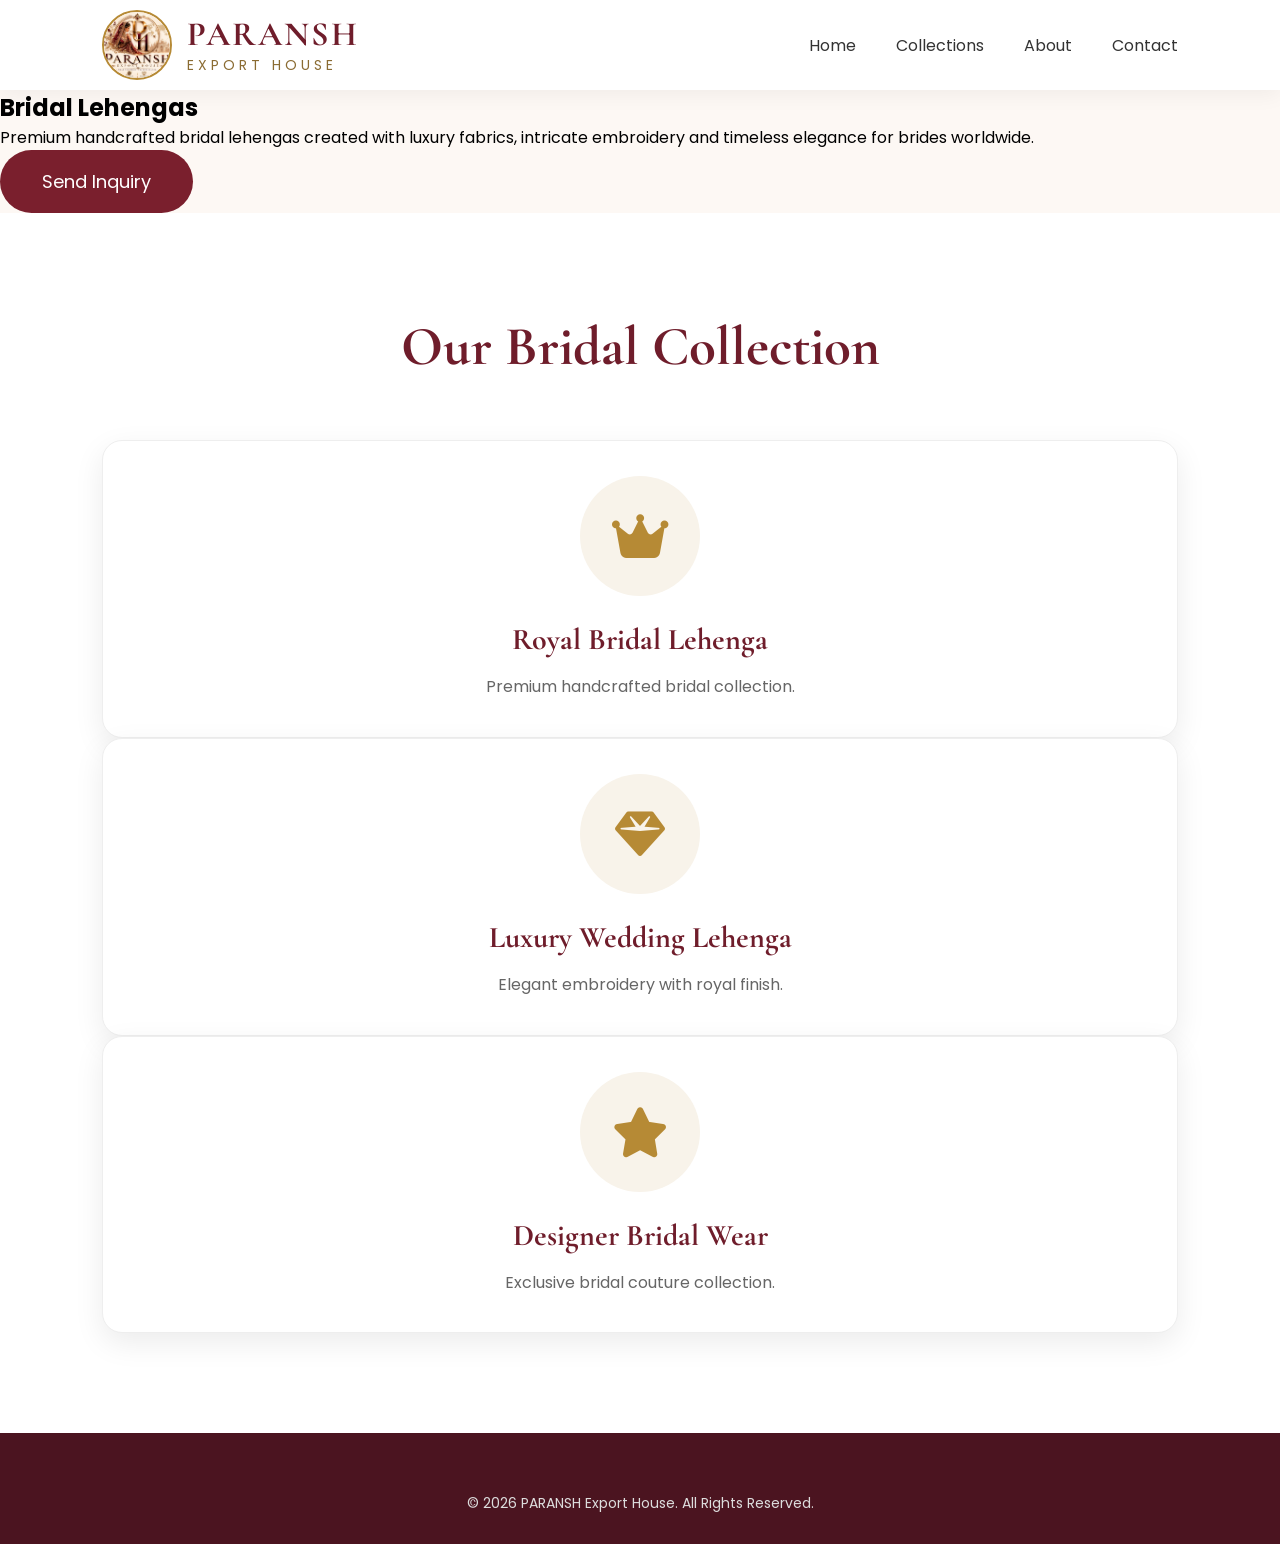
==== bridal-lehengas.html @ 2abd28af "Updated hero section and added bridal lehengas page" ====
<!DOCTYPE html>
<html lang="en-IN">

<head>

<meta charset="UTF-8">
<meta name="viewport" content="width=device-width, initial-scale=1.0">

<title>Bridal Lehengas | PARANSH EXPORT HOUSE</title>

<meta name="description" content="Explore premium bridal lehengas by PARANSH EXPORT HOUSE. Manufacturer & Exporter of luxurious Indian bridal wear worldwide.">

<link rel="stylesheet" href="style.css">

<link href="https://fonts.googleapis.com/css2?family=Cormorant+Garamond:wght@500;600;700&family=Poppins:wght@300;400;500;600&display=swap" rel="stylesheet">

<link rel="stylesheet" href="https://cdnjs.cloudflare.com/ajax/libs/font-awesome/6.7.2/css/all.min.css">

</head>

<body>

<!-- NAVBAR START -->

<header>

<nav class="navbar">

<div class="logo">

<img src="images/logo/logo.jpg" alt="PARANSH Logo">

<div class="logo-text">

<h2>PARANSH</h2>

<p>Export House</p>

</div>

</div>

<ul class="nav-links">

<li><a href="index.html">Home</a></li>

<li><a href="index.html#collections">Collections</a></li>

<li><a href="index.html#about">About</a></li>

<li><a href="index.html#contact">Contact</a></li>

</ul>

</nav>

</header>

<section class="page-hero">

<div class="page-overlay">

<h1>Bridal Lehengas</h1>

<p>
Premium handcrafted bridal lehengas created with luxury fabrics,
intricate embroidery and timeless elegance for brides worldwide.
</p>

<a href="index.html#contact" class="hero-btn">

Send Inquiry

</a>

</div>

</section>

<section class="collections">

<h2>Our Bridal Collection</h2>

<div class="collection-container">

<div class="collection-card">

<div class="collection-placeholder">

<i class="fa-solid fa-crown"></i>

</div>

<h3>Royal Bridal Lehenga</h3>

<p>Premium handcrafted bridal collection.</p>

</div>

<div class="collection-card">

<div class="collection-placeholder">

<i class="fa-solid fa-gem"></i>

</div>

<h3>Luxury Wedding Lehenga</h3>

<p>Elegant embroidery with royal finish.</p>

</div>

<div class="collection-card">

<div class="collection-placeholder">

<i class="fa-solid fa-star"></i>

</div>

<h3>Designer Bridal Wear</h3>

<p>Exclusive bridal couture collection.</p>

</div>

</div>

</section>

<footer class="footer">

<p class="copyright">

© 2026 PARANSH Export House. All Rights Reserved.

</p>

</footer>

</body>

</html>
---- style.css ----
/* =========================
   RESET
========================= */

*{
    margin:0;
    padding:0;
    box-sizing:border-box;
}
html{
    scroll-behavior: smooth;
}
body{
    background:#fdf8f4;
    font-family:'Poppins',sans-serif;
}

/* =========================
   NAVBAR
========================= */

.navbar{

    width:100%;
    height:90px;

    padding:0 8%;

    display:flex;
    justify-content:space-between;
    align-items:center;

    background:white;

    position:sticky;
    top:0;
    z-index:1000;

    box-shadow:0 5px 20px rgba(0,0,0,.05);

}

.logo{
    display:flex;
    align-items:center;
    gap:15px;
}

.logo img{
    width:70px;
    height:70px;
    border-radius:50%;
    object-fit:cover;
    border:2px solid #b68a35;
}

.logo-text h2{
    margin:0;
    font-size:34px;
    font-family:'Cormorant Garamond', serif;
    color:#6f1d2b;
    letter-spacing:2px;
}

.logo-text p{
    margin:0;
    font-size:14px;
    letter-spacing:4px;
    color:#8a6b32;
    text-transform:uppercase;
}
.nav-links{

    display:flex;
    gap:40px;

    list-style:none;

}

.nav-links a{

    text-decoration:none;

    color:#333;

    font-size:16px;

    transition:.3s;

}

.nav-links a:hover{

    color:#b68a35;

}

.nav-icons{

    display:flex;
    gap:22px;

    font-size:22px;

    cursor:pointer;

}
/* ===========================
   HERO SECTION
=========================== */

.hero{
    position: relative;
    min-height: 100vh;

    background: url("images/banners/hero-banner.jpg") center center/cover no-repeat;

    overflow: hidden;
}

.hero::before{
    content:"";
    position:absolute;
    inset:0;
    background:rgba(255,248,240,.30);
}

.hero-overlay{

    position:relative;
    z-index:2;

    max-width:1400px;
    margin:auto;

    min-height:100vh;

    display:flex;
    justify-content:space-between;
    align-items:center;

    padding:60px 8%;
}

.hero-left{
    width:48%;
}

.hero-left h1{

    font-family:'Cormorant Garamond',serif;

    font-size:70px;

    line-height:1.05;

    color:#5a1a22;

    margin-bottom:25px;
}

.hero-left p{

    font-size:24px;

    color:#5d4a39;

    margin-bottom:40px;

    max-width:500px;
}

.hero-btn{

    display:inline-block;

    padding:18px 42px;

    background:#7a1f2d;

    color:white;

    text-decoration:none;

    border-radius:50px;

    font-size:18px;

    transition:.4s;
}

.hero-btn:hover{

    background:#4f0f18;

    transform:translateY(-4px);
}

.hero-right{

    width:50%;

    display:flex;

    justify-content:flex-end;

    align-items:flex-end;
}

.hero-model{
    width: 780px;
    max-width: none;
    transform: translate(40px, 60px);
    filter: drop-shadow(0 20px 40px rgba(0,0,0,.35));
}

/* ===========================
   MOBILE
=========================== */

@media(max-width:991px){

.hero-overlay{

    flex-direction:column;

    text-align:center;

    padding:120px 30px 60px;
}

.hero-left,
.hero-right{

    width:100%;
}

.hero-left h1{

    font-size:50px;
}

.hero-left p{

    font-size:20px;

    margin:auto auto 30px;
}

.hero-right{

    justify-content:center;

    margin-top:40px;
}

.hero-model{

    width:380px;
}

}
.hero-buttons{

    justify-content:center;

}
/* ===========================
   COLLECTIONS
=========================== */

.collections{

    padding:100px 8%;
    background:#fff;
}

.collections h2{

    text-align:center;
    font-size:55px;
    font-family:'Cormorant Garamond',serif;
    color:#6f1d2b;
    margin-bottom:60px;
}

.collection-container{
    grid-template-columns:repeat(2,1fr);
}

.collection-card{

    background:#fff;
    border-radius:20px;
    padding:35px 25px;
    text-align:center;

    box-shadow:0 10px 30px rgba(0,0,0,.08);

    transition:.4s;

    border:1px solid #eee;

}

.collection-card:hover{

    transform:translateY(-10px);

    border-color:#b68a35;

    box-shadow:0 18px 40px rgba(0,0,0,.15);

}

.collection-placeholder{

    width:120px;
    height:120px;

    margin:auto;

    border-radius:50%;

    background:#f8f3ea;

    display:flex;
    justify-content:center;
    align-items:center;

    margin-bottom:25px;

}

.collection-placeholder i{

    font-size:50px;
    color:#b68a35;

}

.collection-card h3{

    font-size:30px;

    color:#6f1d2b;

    margin-bottom:15px;

    font-family:'Cormorant Garamond',serif;

}

.collection-card p{

    color:#666;

    line-height:1.8;

}
/* ===========================
   ABOUT
=========================== */

.about{

    padding:100px 8%;
    background:#fdf8f4;

}

.about-content{

    display:flex;
    justify-content:space-between;
    align-items:center;
    gap:70px;

}

.about-left{

    width:50%;

}

.about-left h2{

    font-size:55px;
    color:#6f1d2b;
    margin-bottom:25px;
    font-family:'Cormorant Garamond',serif;

}

.about-left p{

    font-size:18px;
    line-height:1.9;
    color:#555;
    margin-bottom:25px;

}

.about-right{

    width:45%;
    display:grid;
    grid-template-columns:repeat(2,1fr);
    gap:25px;

}

.about-box{

    background:white;
    padding:30px;
    border-radius:18px;
    text-align:center;
    box-shadow:0 10px 30px rgba(0,0,0,.08);
    transition:.4s;

}

.about-box:hover{

    transform:translateY(-8px);

}

.about-box h3{

    color:#6f1d2b;
    margin-bottom:12px;
    font-size:24px;
    font-family:'Cormorant Garamond',serif;

}

.about-box p{

    color:#666;
    font-size:15px;

}
/* ===========================
   FOOTER
=========================== */

.footer{
    background:#4b1420;
    color:#fff;
    padding:60px 8% 30px;
}

.footer-content{
    display:flex;
    justify-content:space-between;
    align-items:flex-start;
    flex-wrap:wrap;
    gap:40px;
}

.footer-logo h2{
    font-family:'Cormorant Garamond',serif;
    font-size:36px;
    margin-bottom:8px;
}

.footer-logo p{
    color:#d8c29d;
    letter-spacing:2px;
}

.footer-links,
.footer-social{
    display:flex;
    flex-direction:column;
    gap:12px;
}

.footer-links a,
.footer-social a{
    color:#fff;
    text-decoration:none;
    transition:.3s;
}

.footer-links a:hover,
.footer-social a:hover{
    color:#d8c29d;
}

.footer hr{
    margin:35px 0 20px;
    border:0;
    border-top:1px solid rgba(255,255,255,.2);
}

.copyright{
    text-align:center;
    color:#ddd;
    font-size:14px;
}
/* ===========================
   WHY CHOOSE US
=========================== */

.why-choose{

    padding:100px 8%;
    background:#fdf8f4;
    text-align:center;

}

.why-choose h2{

    font-size:55px;
    color:#6f1d2b;
    font-family:'Cormorant Garamond',serif;
    margin-bottom:15px;

}

.why-subtitle{

    color:#666;
    font-size:18px;
    margin-bottom:60px;

}

.why-container{

    display:grid;
    grid-template-columns:repeat(4,1fr);
    gap:30px;

}

.why-card{

    background:#fff;
    padding:40px 25px;
    border-radius:20px;
    box-shadow:0 10px 25px rgba(0,0,0,.08);
    transition:.4s;

}

.why-card:hover{

    transform:translateY(-10px);
    box-shadow:0 18px 35px rgba(0,0,0,.15);

}

.why-icon{

    font-size:50px;
    margin-bottom:20px;

}

.why-card h3{

    color:#6f1d2b;
    margin-bottom:15px;
    font-size:28px;
    font-family:'Cormorant Garamond',serif;

}

.why-card p{

    color:#666;
    line-height:1.8;

}
/* ===========================
   STATISTICS
=========================== */

.stats{

    padding:90px 8%;
    background:#6f1d2b;

}

.stats-container{

    display:grid;
    grid-template-columns:repeat(4,1fr);
    gap:30px;

}

.stat-box{

    text-align:center;
    color:white;

}

.stat-box h2{

    font-size:60px;
    font-family:'Cormorant Garamond',serif;
    color:#d4af37;
    margin-bottom:10px;

}

.stat-box p{

    font-size:18px;
    letter-spacing:1px;

}
/* ===========================
   WHATSAPP FLOAT BUTTON
=========================== */

.whatsapp-float{

    position:fixed;

    bottom:30px;
    right:30px;

    width:65px;
    height:65px;

    background:#25D366;

    border-radius:50%;

    display:flex;
    justify-content:center;
    align-items:center;

    box-shadow:0 8px 25px rgba(0,0,0,.25);

    z-index:9999;

    transition:.3s;

}

.whatsapp-float:hover{

    transform:scale(1.12);

}

.whatsapp-float img{

    width:34px;
    height:34px;

    filter:brightness(0) invert(1);

}
/* ===========================
   TESTIMONIALS
=========================== */

.testimonials{

    padding:90px 8%;
    background:#fdf8f3;
    text-align:center;

}

.testimonials h2{

    font-size:48px;
    color:#6f1d2b;
    font-family:'Cormorant Garamond',serif;
    margin-bottom:15px;

}

.testimonial-subtitle{

    color:#666;
    font-size:18px;
    margin-bottom:50px;

}

.testimonial-container{

    display:grid;
    grid-template-columns:repeat(auto-fit,minmax(300px,1fr));
    gap:30px;

}

.testimonial-card{

    background:#fff;
    padding:35px;
    border-radius:18px;
    box-shadow:0 10px 30px rgba(0,0,0,.08);
    transition:.4s;

}

.testimonial-card:hover{

    transform:translateY(-10px);

}

.stars{

    color:#d4af37;
    font-size:24px;
    margin-bottom:20px;

}

.testimonial-card p{

    line-height:1.8;
    color:#555;
    margin-bottom:25px;

}

.testimonial-card h3{

    color:#6f1d2b;
    margin-bottom:5px;

}

.testimonial-card span{

    color:#888;

}

/* ===========================
   RESPONSIVE DESIGN
=========================== */

@media (max-width:991px){

    .navbar{
        flex-direction:column;
        height:auto;
        padding:20px;
    }

    .nav-links{
        flex-direction:column;
        gap:15px;
        margin:20px 0;
    }

    .nav-icons{
        margin-top:15px;
    }

    .about-content,
    .contact-container{
        flex-direction:column;
    }

    .about-left,
    .about-right,
    .contact-info,
    .contact-form{
        width:100%;
    }

    .collection-grid{
        grid-template-columns:repeat(2,1fr);
    }

    .why-container{
        grid-template-columns:repeat(2,1fr);
    }

    .stats-container{
        grid-template-columns:repeat(2,1fr);
    }

}

@media (max-width:768px){

.collection-grid,
.why-container,
.stats-container,
.testimonial-container{

        grid-template-columns:1fr;

    }

    .hero-left h1{
        font-size:40px;
    }

    .hero-model{
        width:280px;
    }

    .gallery h2,
    .collections h2,
    .about h2,
    .why-choose h2,
    .testimonials h2,
    .contact h2{

        font-size:38px;

    }

}
/* ===========================
   MOBILE NAVBAR
=========================== */

.menu-toggle{
    display:none;
    font-size:32px;
    cursor:pointer;
    color:#6f1d2b;
}

@media(max-width:768px){

    .menu-toggle{
        display:block;
    }

    .nav-links{
        display:none;
        flex-direction:column;
        width:100%;
        text-align:center;
        margin-top:20px;
    }

    .nav-links.active{
        display:flex;
    }

    .nav-icons{
        display:none;
    }

}
.nav-icons i{
    font-size:22px;
    cursor:pointer;
    transition:.3s;
    color:#333;
}

.nav-icons i:hover{
    color:#b68a35;
    transform:scale(1.15);
}

.footer-social i{
    margin-right:10px;
}
/* ===========================
   BACK TO TOP BUTTON
=========================== */

#backToTop{

    position:fixed;

    bottom:110px;
    right:30px;

    width:55px;
    height:55px;

    border:none;
    border-radius:50%;

    background:#6f1d2b;
    color:#fff;

    font-size:20px;

    cursor:pointer;

    display:none;

    z-index:999;

    transition:.3s;

    box-shadow:0 8px 20px rgba(0,0,0,.25);

}

#backToTop:hover{

    background:#b68a35;
    transform:translateY(-5px);

}
/* ===========================
   GOOGLE MAP
=========================== */

.map-section{

    padding:80px 8%;
    background:#fff;

}

.map-section h2{

    text-align:center;
    font-size:48px;
    color:#6f1d2b;
    margin-bottom:35px;
    font-family:'Cormorant Garamond', serif;

}

.map-section iframe{

    border-radius:20px;
    box-shadow:0 10px 30px rgba(0,0,0,.15);

}
.footer-contact h3{

    color:#d4af37;
    margin-bottom:15px;
    font-family:'Cormorant Garamond', serif;

}

.footer-contact p{

    color:#fff;
    line-height:1.8;
    margin-bottom:10px;

}
/* ===========================
   FAQ SECTION
=========================== */

.faq{
    padding:100px 8%;
    background:#fdf8f4;
}

.faq h2{
    text-align:center;
    font-size:55px;
    color:#6f1d2b;
    font-family:'Cormorant Garamond',serif;
    margin-bottom:60px;
}

.faq-container{
    max-width:1000px;
    margin:auto;
}

.faq-item{
    background:#fff;
    border-left:5px solid #b68a35;
    border-radius:12px;
    padding:25px 30px;
    margin-bottom:25px;
    box-shadow:0 8px 25px rgba(0,0,0,.08);
    transition:.3s;
}

.faq-item:hover{
    transform:translateY(-5px);
    box-shadow:0 15px 35px rgba(0,0,0,.12);
}

.faq-item h3{
    color:#6f1d2b;
    font-size:26px;
    margin-bottom:12px;
    font-family:'Cormorant Garamond',serif;
}

.faq-item p{
    color:#555;
    line-height:1.8;
    font-size:16px;
}

@media(max-width:768px){

    .faq h2{
        font-size:38px;
    }

    .faq-item{
        padding:20px;
    }

    .faq-item h3{
        font-size:22px;
    }

}
/* ===========================
   COLLECTION BUTTON
=========================== */

.collection-btn{
    display:inline-block;
    margin-top:18px;
    padding:12px 24px;
    background:#6f1d2b;
    color:#fff;
    text-decoration:none;
    border-radius:40px;
    font-size:15px;
    font-weight:500;
    transition:0.3s ease;
}

.collection-btn:hover{
    background:#b68a35;
    transform:translateY(-3px);
}
.hero-left h2{

    font-size:38px;
    color:#b68a35;
    font-family:'Cormorant Garamond',serif;
    margin-bottom:20px;

}

.hero-buttons{

    display:flex;
    gap:20px;
    flex-wrap:wrap;

}

.hero-btn-outline{

    background:transparent;
    color:#6f1d2b;
    border:2px solid #6f1d2b;

}

.hero-btn-outline:hover{

    background:#6f1d2b;
    color:#fff;

}
/* ===========================
   HERO NEW DESIGN
=========================== */

.hero-tagline{

    display:inline-block;
    padding:10px 22px;
    background:#f4e7cf;
    color:#7a1f2d;
    border-radius:40px;
    font-size:15px;
    font-weight:600;
    margin-bottom:25px;
    letter-spacing:1px;

}

.hero-left h2{

    font-size:34px;
    color:#b68a35;
    font-family:'Cormorant Garamond',serif;
    margin-bottom:20px;
    letter-spacing:2px;

}

.hero-buttons{

    display:flex;
    gap:18px;
    flex-wrap:wrap;

}

.hero-btn-outline{

    background:transparent;
    color:#7a1f2d;
    border:2px solid #7a1f2d;

}

.hero-btn-outline:hover{

    background:#7a1f2d;
    color:#fff;

}

@media(max-width:768px){

.hero-buttons{

    justify-content:center;

}

.hero-tagline{

    font-size:13px;

}

}
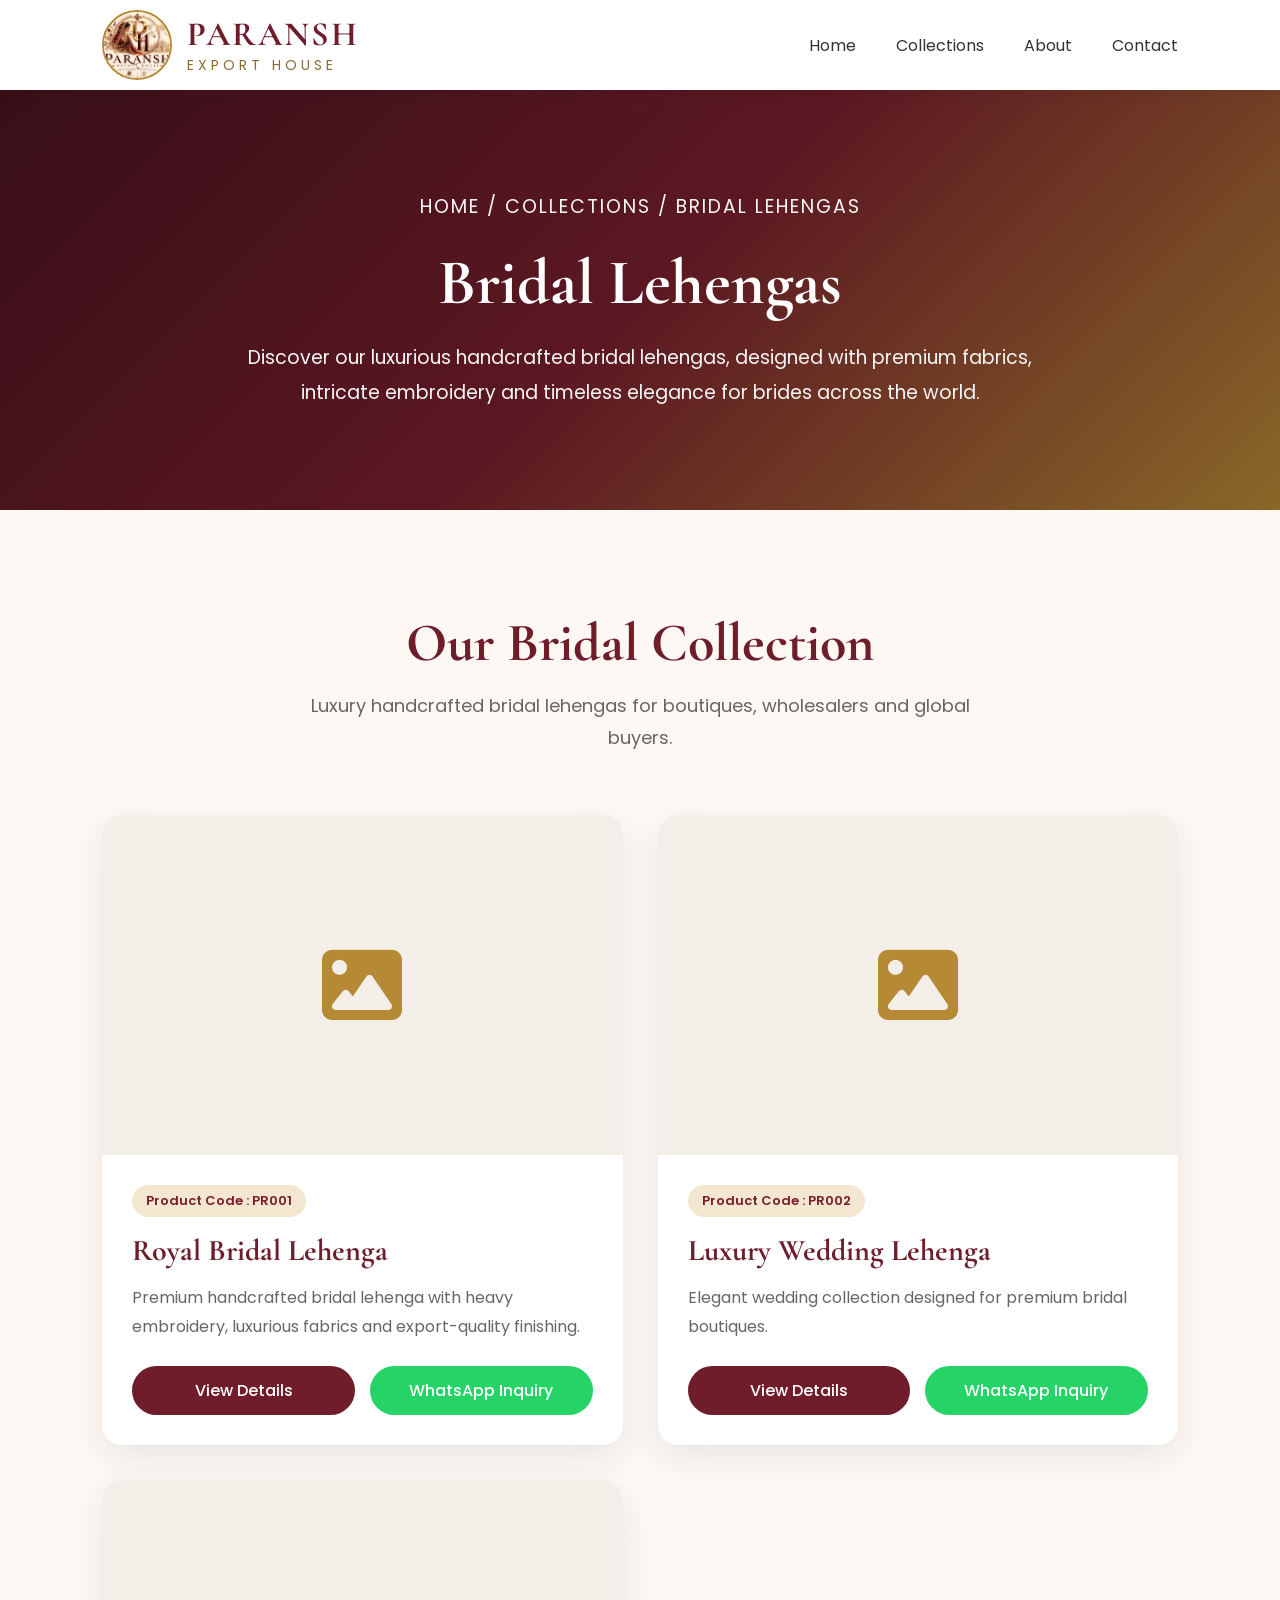
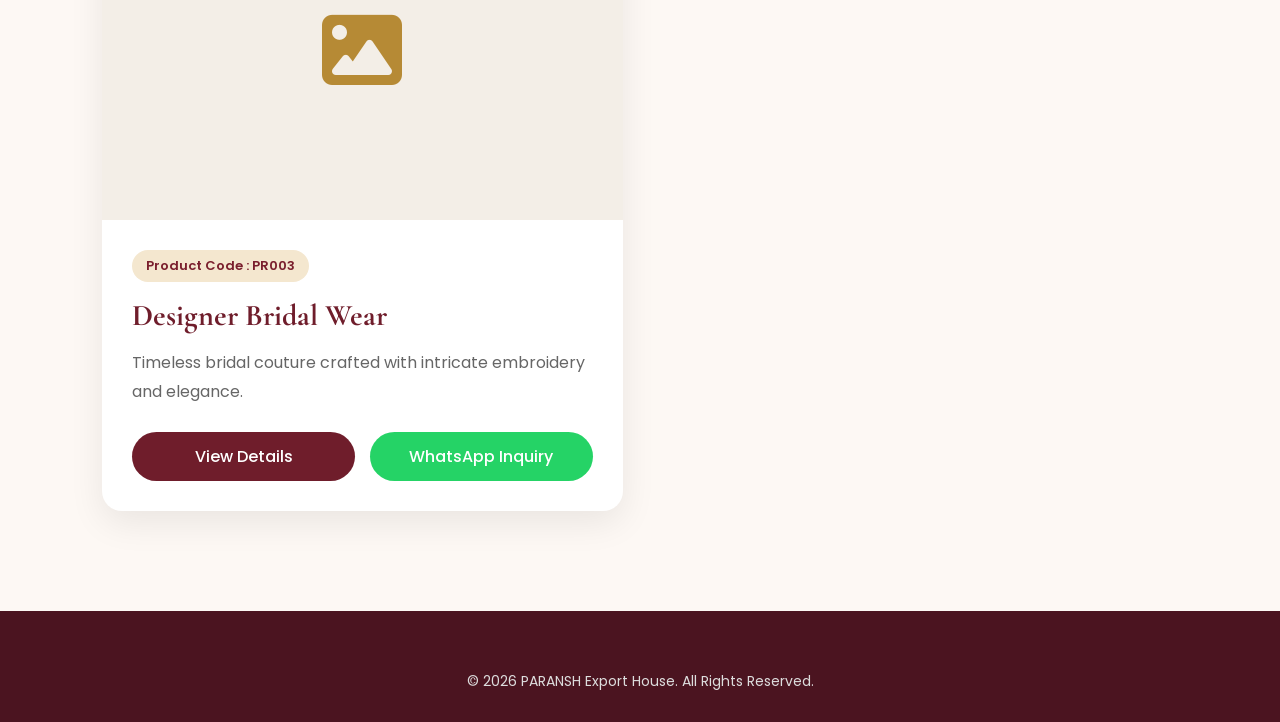
==== commit 4de591d0: "Added premium bridal products section" ====
--- a/bridal-lehengas.html
+++ b/bridal-lehengas.html
@@ -56,76 +56,122 @@
 
 </header>
 
-<section class="page-hero">
+<!-- ================= BRIDAL HERO ================= -->
 
-<div class="page-overlay">
+<section class="bridal-hero">
 
-<h1>Bridal Lehengas</h1>
+    <div class="bridal-overlay">
 
-<p>
-Premium handcrafted bridal lehengas created with luxury fabrics,
-intricate embroidery and timeless elegance for brides worldwide.
-</p>
+        <div class="bridal-content">
 
-<a href="index.html#contact" class="hero-btn">
+            <p class="breadcrumb">
+                Home / Collections / Bridal Lehengas
+            </p>
 
-Send Inquiry
+            <h1>Bridal Lehengas</h1>
 
-</a>
+            <p>
+                Discover our luxurious handcrafted bridal lehengas, designed with premium fabrics,
+                intricate embroidery and timeless elegance for brides across the world.
+            </p>
 
-</div>
+        </div>
+
+    </div>
 
 </section>
 
-<section class="collections">
+<!-- ================= BRIDAL PRODUCTS ================= -->
 
-<h2>Our Bridal Collection</h2>
+<section class="bridal-products">
 
-<div class="collection-container">
+    <div class="section-title">
+        <h2>Our Bridal Collection</h2>
+        <p>Luxury handcrafted bridal lehengas for boutiques, wholesalers and global buyers.</p>
+    </div>
 
-<div class="collection-card">
+    <div class="products-grid">
 
-<div class="collection-placeholder">
+        <!-- Product 1 -->
+        <div class="product-card">
+            <div class="product-image">
+                <i class="fa-solid fa-image"></i>
+            </div>
 
-<i class="fa-solid fa-crown"></i>
+            <div class="product-info">
+                <span class="product-code">Product Code : PR001</span>
 
-</div>
+                <h3>Royal Bridal Lehenga</h3>
 
-<h3>Royal Bridal Lehenga</h3>
+                <p>
+                    Premium handcrafted bridal lehenga with heavy embroidery,
+                    luxurious fabrics and export-quality finishing.
+                </p>
 
-<p>Premium handcrafted bridal collection.</p>
+                <div class="product-buttons">
+                    <a href="#" class="view-btn">View Details</a>
 
-</div>
+                    <a href="https://wa.me/919990885281" target="_blank" class="whatsapp-btn">
+                        WhatsApp Inquiry
+                    </a>
+                </div>
 
-<div class="collection-card">
+            </div>
+        </div>
 
-<div class="collection-placeholder">
+        <!-- Product 2 -->
+        <div class="product-card">
+            <div class="product-image">
+                <i class="fa-solid fa-image"></i>
+            </div>
 
-<i class="fa-solid fa-gem"></i>
+            <div class="product-info">
+                <span class="product-code">Product Code : PR002</span>
 
-</div>
+                <h3>Luxury Wedding Lehenga</h3>
 
-<h3>Luxury Wedding Lehenga</h3>
+                <p>
+                    Elegant wedding collection designed for premium bridal boutiques.
+                </p>
 
-<p>Elegant embroidery with royal finish.</p>
+                <div class="product-buttons">
+                    <a href="#" class="view-btn">View Details</a>
 
-</div>
+                    <a href="https://wa.me/919990885281" target="_blank" class="whatsapp-btn">
+                        WhatsApp Inquiry
+                    </a>
+                </div>
 
-<div class="collection-card">
+            </div>
+        </div>
 
-<div class="collection-placeholder">
+        <!-- Product 3 -->
+        <div class="product-card">
+            <div class="product-image">
+                <i class="fa-solid fa-image"></i>
+            </div>
 
-<i class="fa-solid fa-star"></i>
+            <div class="product-info">
+                <span class="product-code">Product Code : PR003</span>
 
-</div>
+                <h3>Designer Bridal Wear</h3>
 
-<h3>Designer Bridal Wear</h3>
+                <p>
+                    Timeless bridal couture crafted with intricate embroidery and elegance.
+                </p>
 
-<p>Exclusive bridal couture collection.</p>
+                <div class="product-buttons">
+                    <a href="#" class="view-btn">View Details</a>
 
-</div>
+                    <a href="https://wa.me/919990885281" target="_blank" class="whatsapp-btn">
+                        WhatsApp Inquiry
+                    </a>
+                </div>
 
-</div>
+            </div>
+        </div>
+
+    </div>
 
 </section>
 
--- a/style.css
+++ b/style.css
@@ -111,159 +111,137 @@
 =========================== */
 
 .hero{
-    position: relative;
-    min-height: 100vh;
-
-    background: url("images/banners/hero-banner.jpg") center center/cover no-repeat;
-
-    overflow: hidden;
+    position:relative;
+    height:650px;
+    background:url("images/banners/hero-banner.jpg") center center/cover no-repeat;
+    overflow:hidden;
+}
+
+html, body{
+    overflow-x:hidden;
 }
 
 .hero::before{
     content:"";
     position:absolute;
     inset:0;
-    background:rgba(255,248,240,.30);
+    background:rgba(255,248,240,.18);
 }
 
 .hero-overlay{
-
     position:relative;
     z-index:2;
-
     max-width:1400px;
+    height:100%;
     margin:auto;
-
-    min-height:100vh;
+    padding:0 8%;
 
     display:flex;
     justify-content:space-between;
     align-items:center;
-
-    padding:60px 8%;
 }
 
 .hero-left{
     width:48%;
 }
 
-.hero-left h1{
-
-    font-family:'Cormorant Garamond',serif;
-
-    font-size:70px;
-
-    line-height:1.05;
-
-    color:#5a1a22;
-
+.hero-left h2{
+    font-family:'Cormorant Garamond', serif;
+    font-size:52px;
+    font-weight:700;
+    color:#4B1420;
     margin-bottom:25px;
+    letter-spacing:3px;
+    text-transform:uppercase;
+    text-shadow:0 2px 12px rgba(255,255,255,.9);
 }
 
 .hero-left p{
-
-    font-size:24px;
-
-    color:#5d4a39;
-
-    margin-bottom:40px;
-
-    max-width:500px;
+    font-size:20px;
+    line-height:1.8;
+    color:#4e443d;
+    max-width:560px;
+    margin-bottom:35px;
+}
+
+.hero-buttons{
+    display:flex;
+    gap:18px;
 }
 
 .hero-btn{
-
     display:inline-block;
-
-    padding:18px 42px;
-
+    padding:16px 36px;
     background:#7a1f2d;
-
-    color:white;
-
+    color:#fff;
     text-decoration:none;
-
     border-radius:50px;
-
-    font-size:18px;
-
-    transition:.4s;
+    font-weight:500;
+    transition:.3s;
 }
 
 .hero-btn:hover{
-
-    background:#4f0f18;
-
-    transform:translateY(-4px);
+    background:#56121d;
+}
+
+.hero-btn-outline{
+    display:inline-block;
+    padding:16px 36px;
+    border:2px solid #7a1f2d;
+    color:#7a1f2d;
+    text-decoration:none;
+    border-radius:50px;
+    transition:.3s;
+}
+
+.hero-btn-outline:hover{
+    background:#7a1f2d;
+    color:#fff;
 }
 
 .hero-right{
-
     width:50%;
-
-    display:flex;
-
+    display:flex;
     justify-content:flex-end;
-
     align-items:flex-end;
 }
 
 .hero-model{
-    width: 780px;
-    max-width: none;
-    transform: translate(40px, 60px);
-    filter: drop-shadow(0 20px 40px rgba(0,0,0,.35));
-}
-
-/* ===========================
-   MOBILE
-=========================== */
+    width:850px;
+    max-width:none;
+    height:auto;
+    transform:translate(0,100px);
+}
 
 @media(max-width:991px){
 
+.hero{
+    height:auto;
+}
+
 .hero-overlay{
-
     flex-direction:column;
-
     text-align:center;
-
-    padding:120px 30px 60px;
+    padding:80px 30px;
 }
 
 .hero-left,
 .hero-right{
-
     width:100%;
 }
 
 .hero-left h1{
-
-    font-size:50px;
+    font-size:48px;
 }
 
 .hero-left p{
-
-    font-size:20px;
-
-    margin:auto auto 30px;
-}
-
-.hero-right{
-
+    font-size:18px;
+}
+
+.hero-buttons{
     justify-content:center;
-
-    margin-top:40px;
-}
-
-.hero-model{
-
-    width:380px;
-}
-
-}
-.hero-buttons{
-
-    justify-content:center;
+    flex-wrap:wrap;
+}
 
 }
 /* ===========================
@@ -286,7 +264,9 @@
 }
 
 .collection-container{
-    grid-template-columns:repeat(2,1fr);
+    display:grid;
+    grid-template-columns:repeat(auto-fit,minmax(280px,1fr));
+    gap:30px;
 }
 
 .collection-card{
@@ -1042,13 +1022,11 @@
     background:#b68a35;
     transform:translateY(-3px);
 }
-.hero-left h2{
-
-    font-size:38px;
-    color:#b68a35;
-    font-family:'Cormorant Garamond',serif;
-    margin-bottom:20px;
-
+.collections h2{
+    font-size:55px;
+    color:#6f1d2b;
+    font-family:'Cormorant Garamond',serif;
+    margin-bottom:60px;
 }
 
 .hero-buttons{
@@ -1074,68 +1052,192 @@
 
 }
 /* ===========================
-   HERO NEW DESIGN
-=========================== */
-
-.hero-tagline{
-
+   BRIDAL HERO
+=========================== */
+
+.bridal-hero{
+    height:420px;
+    background:linear-gradient(135deg,#4B1420 0%, #7A1F2D 50%, #B68A35 100%);
+    position:relative;
+    overflow:hidden;
+}
+
+.bridal-hero::before{
+    content:"";
+    position:absolute;
+    inset:0;
+    background:rgba(0,0,0,.25);
+}
+
+.bridal-overlay{
+    position:relative;
+    z-index:2;
+    height:100%;
+    display:flex;
+    justify-content:center;
+    align-items:center;
+    text-align:center;
+    padding:0 20px;
+}
+
+.bridal-content{
+    max-width:850px;
+}
+
+.breadcrumb{
+    color:#F5D67B;
+    letter-spacing:2px;
+    margin-bottom:20px;
+    font-size:15px;
+    text-transform:uppercase;
+}
+
+.bridal-content h1{
+    font-size:64px;
+    color:#fff;
+    font-family:'Cormorant Garamond', serif;
+    margin-bottom:20px;
+}
+
+.bridal-content p{
+    color:#f5f5f5;
+    font-size:19px;
+    line-height:1.8;
+}
+
+@media(max-width:768px){
+
+.bridal-content h1{
+    font-size:42px;
+}
+
+.bridal-content p{
+    font-size:16px;
+}
+
+}
+
+/* ===========================
+   BRIDAL PRODUCTS
+=========================== */
+
+.bridal-products{
+    padding:100px 8%;
+    background:#fdf8f4;
+}
+
+.section-title{
+    text-align:center;
+    margin-bottom:60px;
+}
+
+.section-title h2{
+    font-size:54px;
+    font-family:'Cormorant Garamond',serif;
+    color:#6f1d2b;
+    margin-bottom:15px;
+}
+
+.section-title p{
+    color:#666;
+    font-size:18px;
+    max-width:700px;
+    margin:auto;
+    line-height:1.8;
+}
+
+.products-grid{
+    display:grid;
+    grid-template-columns:repeat(auto-fit,minmax(350px,1fr));
+    gap:35px;
+}
+
+.product-card{
+    background:#fff;
+    border-radius:20px;
+    overflow:hidden;
+    box-shadow:0 12px 35px rgba(0,0,0,.08);
+    transition:.35s;
+}
+
+.product-card:hover{
+    transform:translateY(-10px);
+    box-shadow:0 18px 45px rgba(0,0,0,.15);
+}
+
+.product-image{
+    height:340px;
+    background:#f3eee7;
+    display:flex;
+    justify-content:center;
+    align-items:center;
+}
+
+.product-image i{
+    font-size:80px;
+    color:#b68a35;
+}
+
+.product-info{
+    padding:30px;
+}
+
+.product-code{
     display:inline-block;
-    padding:10px 22px;
     background:#f4e7cf;
     color:#7a1f2d;
+    padding:6px 14px;
+    border-radius:30px;
+    font-size:13px;
+    font-weight:600;
+    margin-bottom:15px;
+}
+
+.product-info h3{
+    font-size:30px;
+    color:#6f1d2b;
+    font-family:'Cormorant Garamond',serif;
+    margin-bottom:15px;
+}
+
+.product-info p{
+    color:#666;
+    line-height:1.8;
+    margin-bottom:25px;
+}
+
+.product-buttons{
+    display:flex;
+    gap:15px;
+    flex-wrap:wrap;
+}
+
+.view-btn,
+.whatsapp-btn{
+    flex:1;
+    text-align:center;
+    text-decoration:none;
+    padding:12px;
     border-radius:40px;
-    font-size:15px;
-    font-weight:600;
-    margin-bottom:25px;
-    letter-spacing:1px;
-
-}
-
-.hero-left h2{
-
-    font-size:34px;
-    color:#b68a35;
-    font-family:'Cormorant Garamond',serif;
-    margin-bottom:20px;
-    letter-spacing:2px;
-
-}
-
-.hero-buttons{
-
-    display:flex;
-    gap:18px;
-    flex-wrap:wrap;
-
-}
-
-.hero-btn-outline{
-
-    background:transparent;
-    color:#7a1f2d;
-    border:2px solid #7a1f2d;
-
-}
-
-.hero-btn-outline:hover{
-
-    background:#7a1f2d;
+    font-weight:500;
+    transition:.3s;
+}
+
+.view-btn{
+    background:#6f1d2b;
     color:#fff;
-
-}
-
-@media(max-width:768px){
-
-.hero-buttons{
-
-    justify-content:center;
-
-}
-
-.hero-tagline{
-
-    font-size:13px;
-
-}
-
-}+}
+
+.view-btn:hover{
+    background:#4b1420;
+}
+
+.whatsapp-btn{
+    background:#25D366;
+    color:#fff;
+}
+
+.whatsapp-btn:hover{
+    background:#1da851;
+}
+
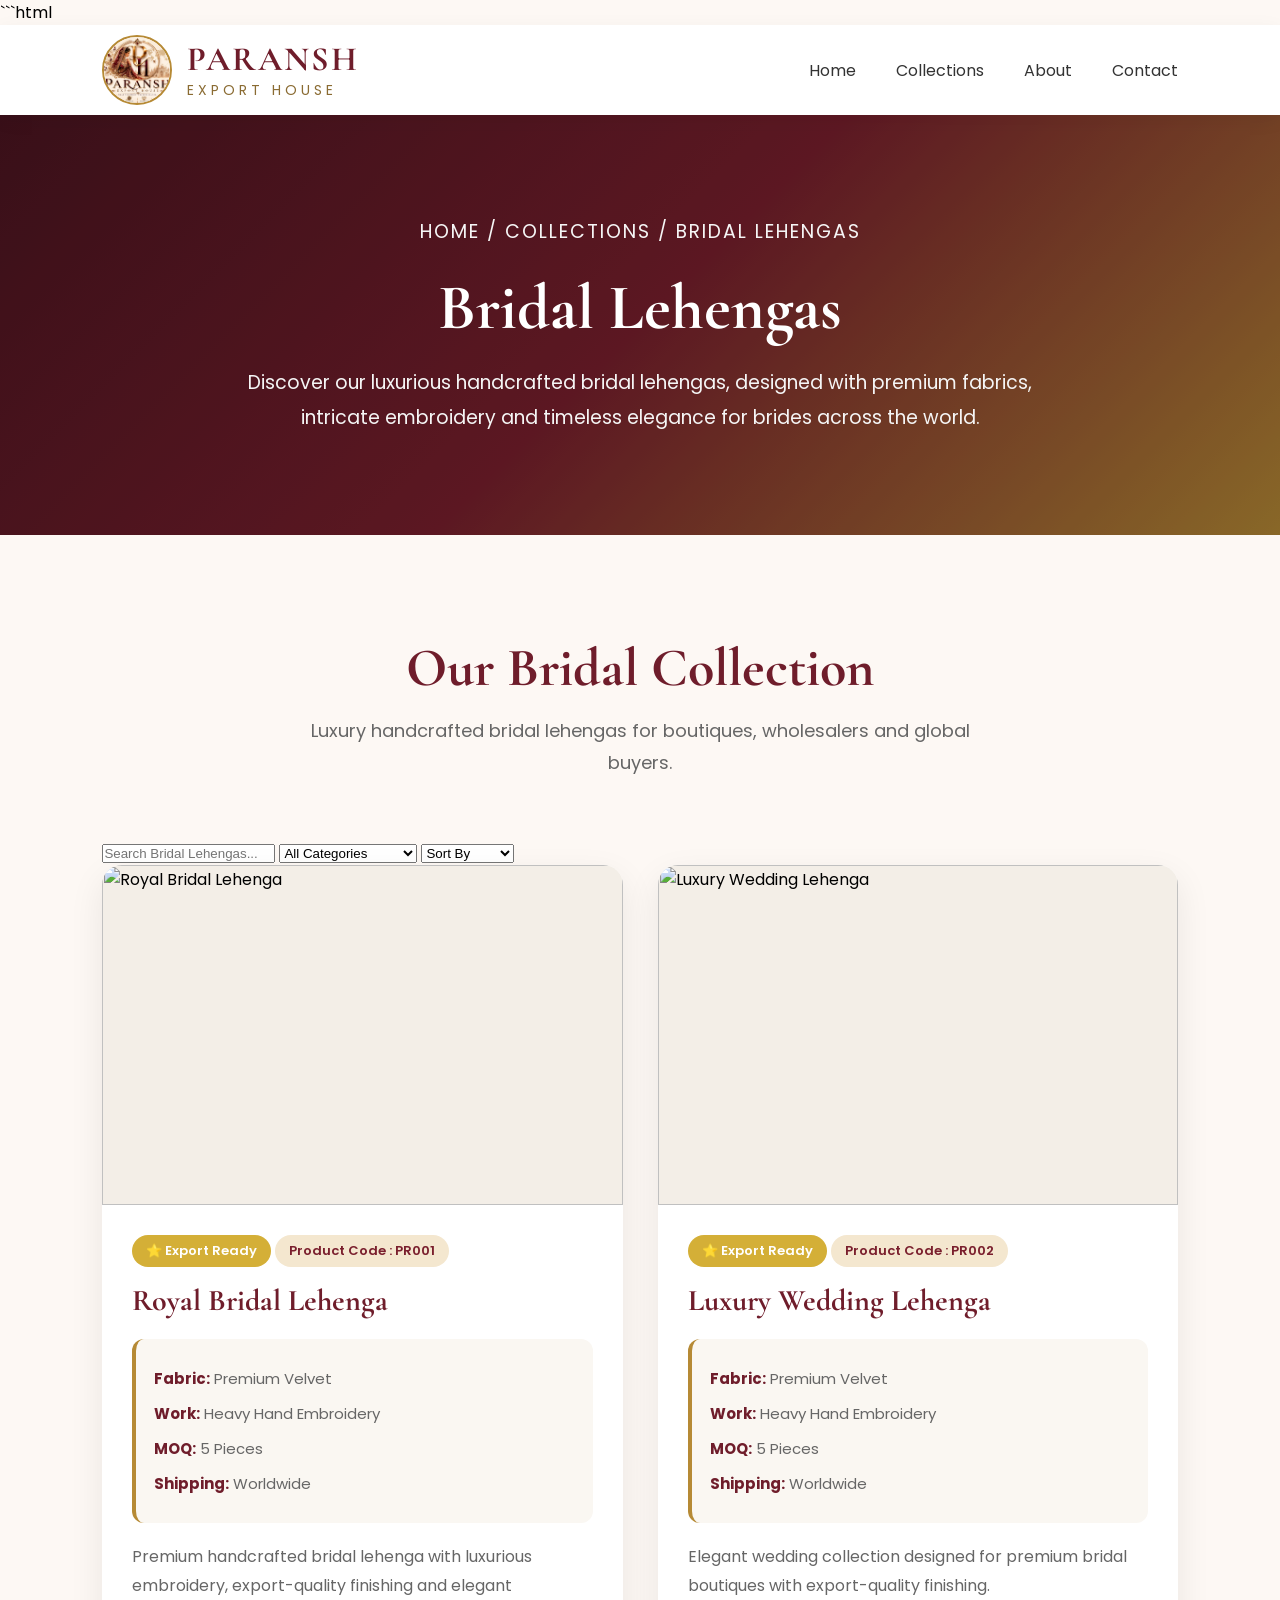
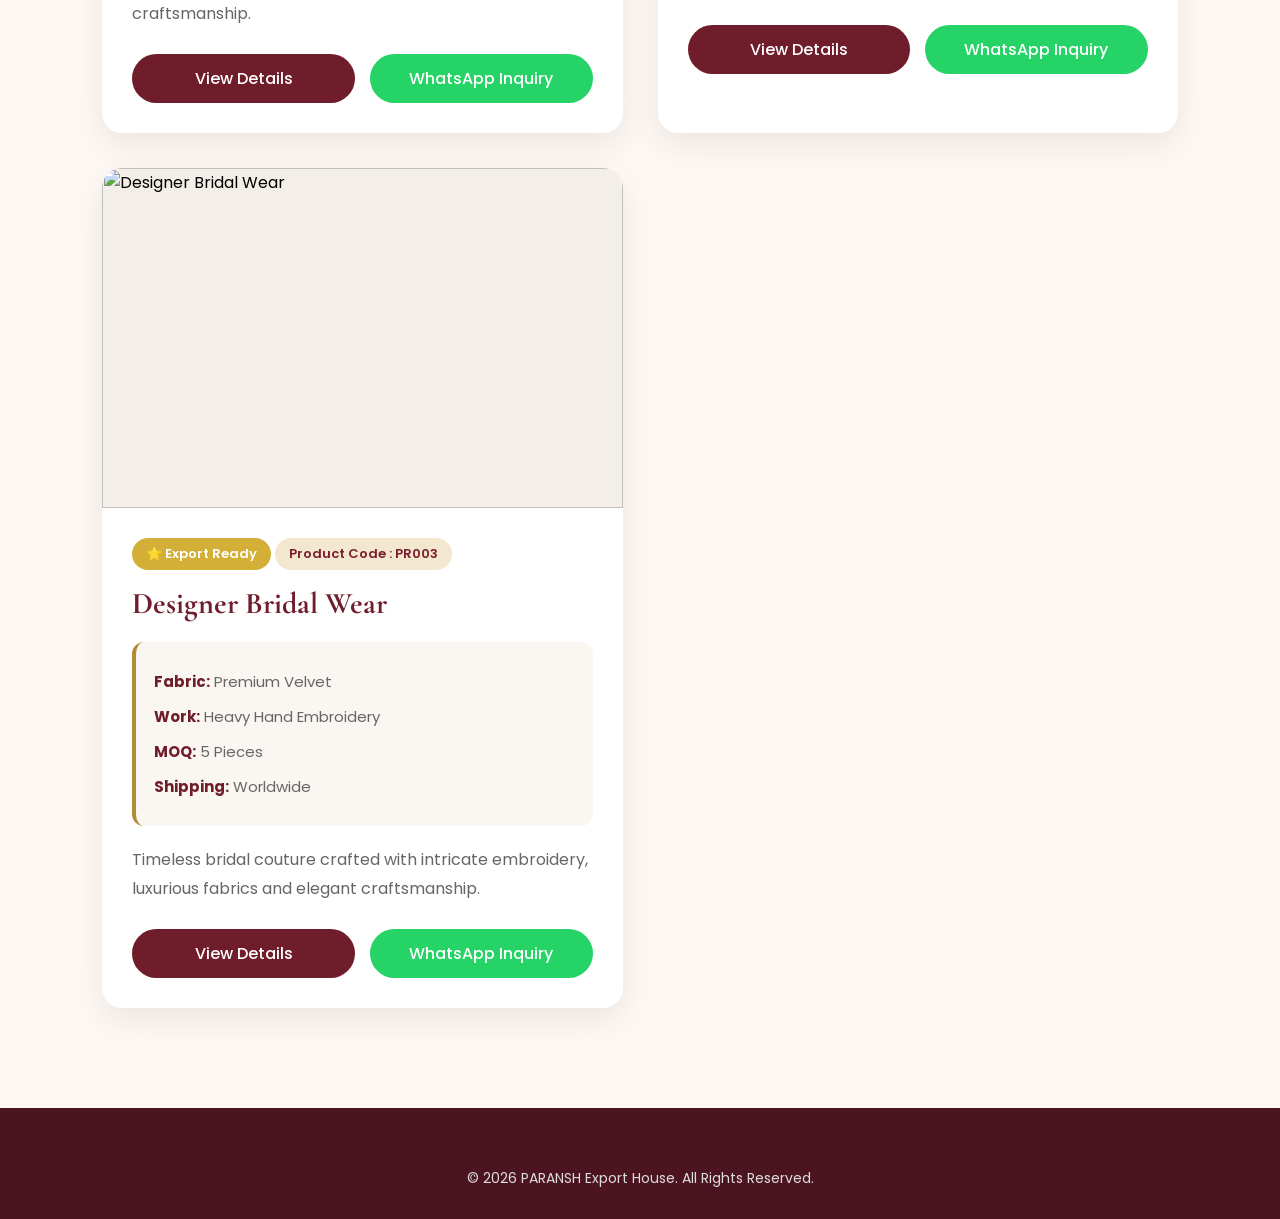
==== commit 9afb6f13: "Completed premium bridal lehengas page layout and UI improvements" ====
--- a/bridal-lehengas.html
+++ b/bridal-lehengas.html
@@ -1,190 +1,327 @@
+```html
 <!DOCTYPE html>
 <html lang="en-IN">
 
 <head>
 
-<meta charset="UTF-8">
-<meta name="viewport" content="width=device-width, initial-scale=1.0">
-
-<title>Bridal Lehengas | PARANSH EXPORT HOUSE</title>
-
-<meta name="description" content="Explore premium bridal lehengas by PARANSH EXPORT HOUSE. Manufacturer & Exporter of luxurious Indian bridal wear worldwide.">
-
-<link rel="stylesheet" href="style.css">
-
-<link href="https://fonts.googleapis.com/css2?family=Cormorant+Garamond:wght@500;600;700&family=Poppins:wght@300;400;500;600&display=swap" rel="stylesheet">
-
-<link rel="stylesheet" href="https://cdnjs.cloudflare.com/ajax/libs/font-awesome/6.7.2/css/all.min.css">
+    <meta charset="UTF-8">
+    <meta name="viewport" content="width=device-width, initial-scale=1.0">
+
+    <title>Bridal Lehengas | PARANSH EXPORT HOUSE</title>
+
+    <meta name="description"
+        content="Explore premium bridal lehengas by PARANSH EXPORT HOUSE. Manufacturer & Exporter of luxurious Indian bridal wear worldwide.">
+
+    <link rel="stylesheet" href="style.css">
+
+    <link href="https://fonts.googleapis.com/css2?family=Cormorant+Garamond:wght@500;600;700&family=Poppins:wght@300;400;500;600&display=swap"
+        rel="stylesheet">
+
+    <link rel="stylesheet"
+        href="https://cdnjs.cloudflare.com/ajax/libs/font-awesome/6.7.2/css/all.min.css">
 
 </head>
 
 <body>
 
-<!-- NAVBAR START -->
-
-<header>
-
-<nav class="navbar">
-
-<div class="logo">
-
-<img src="images/logo/logo.jpg" alt="PARANSH Logo">
-
-<div class="logo-text">
-
-<h2>PARANSH</h2>
-
-<p>Export House</p>
-
-</div>
-
-</div>
-
-<ul class="nav-links">
-
-<li><a href="index.html">Home</a></li>
-
-<li><a href="index.html#collections">Collections</a></li>
-
-<li><a href="index.html#about">About</a></li>
-
-<li><a href="index.html#contact">Contact</a></li>
-
-</ul>
-
-</nav>
-
-</header>
-
-<!-- ================= BRIDAL HERO ================= -->
-
-<section class="bridal-hero">
-
-    <div class="bridal-overlay">
-
-        <div class="bridal-content">
-
-            <p class="breadcrumb">
-                Home / Collections / Bridal Lehengas
+    <!-- ================= NAVBAR ================= -->
+
+    <header>
+
+        <nav class="navbar">
+
+            <div class="logo">
+
+                <img src="images/logo/logo.jpg" alt="PARANSH Logo">
+
+                <div class="logo-text">
+                    <h2>PARANSH</h2>
+                    <p>Export House</p>
+                </div>
+
+            </div>
+
+            <ul class="nav-links">
+
+                <li><a href="index.html">Home</a></li>
+                <li><a href="index.html#collections">Collections</a></li>
+                <li><a href="index.html#about">About</a></li>
+                <li><a href="index.html#contact">Contact</a></li>
+
+            </ul>
+
+        </nav>
+
+    </header>
+
+    <!-- ================= BRIDAL HERO ================= -->
+
+    <section class="bridal-hero">
+
+        <div class="bridal-overlay">
+
+            <div class="bridal-content">
+
+                <p class="breadcrumb">
+                    Home / Collections / Bridal Lehengas
+                </p>
+
+                <h1>Bridal Lehengas</h1>
+
+                <p>
+                    Discover our luxurious handcrafted bridal lehengas,
+                    designed with premium fabrics, intricate embroidery
+                    and timeless elegance for brides across the world.
+                </p>
+
+            </div>
+
+        </div>
+
+    </section>
+
+    <!-- ================= BRIDAL PRODUCTS ================= -->
+
+    <section class="bridal-products">
+
+        <div class="section-title">
+
+            <h2>Our Bridal Collection</h2>
+
+            <p>
+                Luxury handcrafted bridal lehengas for boutiques,
+                wholesalers and global buyers.
             </p>
 
-            <h1>Bridal Lehengas</h1>
-
-            <p>
-                Discover our luxurious handcrafted bridal lehengas, designed with premium fabrics,
-                intricate embroidery and timeless elegance for brides across the world.
-            </p>
-
         </div>
 
-    </div>
-
-</section>
-
-<!-- ================= BRIDAL PRODUCTS ================= -->
-
-<section class="bridal-products">
-
-    <div class="section-title">
-        <h2>Our Bridal Collection</h2>
-        <p>Luxury handcrafted bridal lehengas for boutiques, wholesalers and global buyers.</p>
-    </div>
-
-    <div class="products-grid">
-
-        <!-- Product 1 -->
-        <div class="product-card">
-            <div class="product-image">
-                <i class="fa-solid fa-image"></i>
-            </div>
-
-            <div class="product-info">
-                <span class="product-code">Product Code : PR001</span>
-
-                <h3>Royal Bridal Lehenga</h3>
-
-                <p>
-                    Premium handcrafted bridal lehenga with heavy embroidery,
-                    luxurious fabrics and export-quality finishing.
-                </p>
-
-                <div class="product-buttons">
-                    <a href="#" class="view-btn">View Details</a>
-
-                    <a href="https://wa.me/919990885281" target="_blank" class="whatsapp-btn">
-                        WhatsApp Inquiry
-                    </a>
-                </div>
-
-            </div>
+        <!-- ================= FILTER BAR ================= -->
+
+        <div class="filter-bar">
+
+            <input type="text"
+                placeholder="Search Bridal Lehengas..."
+                class="search-box">
+
+            <select class="filter-select">
+
+                <option>All Categories</option>
+                <option>Bridal Lehengas</option>
+                <option>Reception Wear</option>
+                <option>Designer Collection</option>
+                <option>Luxury Collection</option>
+
+            </select>
+
+            <select class="filter-select">
+
+                <option>Sort By</option>
+                <option>Newest</option>
+                <option>Featured</option>
+                <option>Best Selling</option>
+
+            </select>
+
         </div>
 
-        <!-- Product 2 -->
-        <div class="product-card">
-            <div class="product-image">
-                <i class="fa-solid fa-image"></i>
-            </div>
-
-            <div class="product-info">
-                <span class="product-code">Product Code : PR002</span>
-
-                <h3>Luxury Wedding Lehenga</h3>
-
-                <p>
-                    Elegant wedding collection designed for premium bridal boutiques.
-                </p>
-
-                <div class="product-buttons">
-                    <a href="#" class="view-btn">View Details</a>
-
-                    <a href="https://wa.me/919990885281" target="_blank" class="whatsapp-btn">
-                        WhatsApp Inquiry
-                    </a>
-                </div>
-
-            </div>
+        <!-- ================= PRODUCTS ================= -->
+
+        <div class="products-grid">
+
+            <!-- Product 1 -->
+
+            <div class="product-card">
+
+                <div class="product-image">
+
+                    <img src="images/placeholder-product.jpg"
+                        alt="Royal Bridal Lehenga">
+
+                </div>
+
+                <div class="product-info">
+
+                    <span class="export-badge">
+                        ⭐ Export Ready
+                    </span>
+
+                    <span class="product-code">
+                        Product Code : PR001
+                    </span>
+
+                    <h3>Royal Bridal Lehenga</h3>
+
+                    <div class="product-specs">
+
+                        <p><strong>Fabric:</strong> Premium Velvet</p>
+
+                        <p><strong>Work:</strong> Heavy Hand Embroidery</p>
+
+                        <p><strong>MOQ:</strong> 5 Pieces</p>
+
+                        <p><strong>Shipping:</strong> Worldwide</p>
+
+                    </div>
+
+                    <p>
+                        Premium handcrafted bridal lehenga with luxurious
+                        embroidery, export-quality finishing and elegant craftsmanship.
+                    </p>
+
+                    <div class="product-buttons">
+
+                        <a href="product-details.html" class="view-btn">
+                            View Details
+                        </a>
+
+                        <a href="https://wa.me/919990885281"
+                            target="_blank"
+                            class="whatsapp-btn">
+
+                            WhatsApp Inquiry
+
+                        </a>
+
+                    </div>
+
+                </div>
+
+            </div>
+
+            <!-- Product 2 -->
+
+            <div class="product-card">
+
+                <div class="product-image">
+
+                    <img src="images/placeholder-product.jpg"
+                        alt="Luxury Wedding Lehenga">
+
+                </div>
+
+                <div class="product-info">
+
+                    <span class="export-badge">
+                        ⭐ Export Ready
+                    </span>
+
+                    <span class="product-code">
+                        Product Code : PR002
+                    </span>
+
+                    <h3>Luxury Wedding Lehenga</h3>
+
+                    <div class="product-specs">
+
+                        <p><strong>Fabric:</strong> Premium Velvet</p>
+
+                        <p><strong>Work:</strong> Heavy Hand Embroidery</p>
+
+                        <p><strong>MOQ:</strong> 5 Pieces</p>
+
+                        <p><strong>Shipping:</strong> Worldwide</p>
+
+                    </div>
+
+                    <p>
+                        Elegant wedding collection designed for premium bridal boutiques
+                        with export-quality finishing.
+                    </p>
+
+                    <div class="product-buttons">
+
+                        <a href="product-details.html" class="view-btn">
+                            View Details
+                        </a>
+
+                        <a href="https://wa.me/919990885281"
+                            target="_blank"
+                            class="whatsapp-btn">
+
+                            WhatsApp Inquiry
+
+                        </a>
+
+                    </div>
+
+                </div>
+
+            </div>
+
+            <!-- Product 3 -->
+
+            <div class="product-card">
+
+                <div class="product-image">
+
+                    <img src="images/placeholder-product.jpg"
+                        alt="Designer Bridal Wear">
+
+                </div>
+
+                <div class="product-info">
+
+                    <span class="export-badge">
+                        ⭐ Export Ready
+                    </span>
+
+                    <span class="product-code">
+                        Product Code : PR003
+                    </span>
+
+                    <h3>Designer Bridal Wear</h3>
+
+                    <div class="product-specs">
+
+                        <p><strong>Fabric:</strong> Premium Velvet</p>
+
+                        <p><strong>Work:</strong> Heavy Hand Embroidery</p>
+
+                        <p><strong>MOQ:</strong> 5 Pieces</p>
+
+                        <p><strong>Shipping:</strong> Worldwide</p>
+
+                    </div>
+
+                    <p>
+                        Timeless bridal couture crafted with intricate embroidery,
+                        luxurious fabrics and elegant craftsmanship.
+                    </p>
+
+                    <div class="product-buttons">
+
+                        <a href="product-details.html" class="view-btn">
+                            View Details
+                        </a>
+
+                        <a href="https://wa.me/919990885281"
+                            target="_blank"
+                            class="whatsapp-btn">
+
+                            WhatsApp Inquiry
+
+                        </a>
+
+                    </div>
+
+                </div>
+
+            </div>
+
         </div>
 
-        <!-- Product 3 -->
-        <div class="product-card">
-            <div class="product-image">
-                <i class="fa-solid fa-image"></i>
-            </div>
-
-            <div class="product-info">
-                <span class="product-code">Product Code : PR003</span>
-
-                <h3>Designer Bridal Wear</h3>
-
-                <p>
-                    Timeless bridal couture crafted with intricate embroidery and elegance.
-                </p>
-
-                <div class="product-buttons">
-                    <a href="#" class="view-btn">View Details</a>
-
-                    <a href="https://wa.me/919990885281" target="_blank" class="whatsapp-btn">
-                        WhatsApp Inquiry
-                    </a>
-                </div>
-
-            </div>
-        </div>
-
-    </div>
-
-</section>
-
-<footer class="footer">
-
-<p class="copyright">
-
-© 2026 PARANSH Export House. All Rights Reserved.
-
-</p>
-
-</footer>
+    </section>
+
+    <!-- ================= FOOTER ================= -->
+
+    <footer class="footer">
+
+        <p class="copyright">
+            © 2026 PARANSH Export House. All Rights Reserved.
+        </p>
+
+    </footer>
 
 </body>
 
-</html>+</html>
--- a/style.css
+++ b/style.css
@@ -1173,9 +1173,15 @@
     align-items:center;
 }
 
-.product-image i{
-    font-size:80px;
-    color:#b68a35;
+.product-image img{
+    width:100%;
+    height:100%;
+    object-fit:cover;
+    transition:.4s;
+}
+
+.product-card:hover .product-image img{
+    transform:scale(1.08);
 }
 
 .product-info{
@@ -1241,3 +1247,41 @@
     background:#1da851;
 }
 
+/* ===========================
+   PRODUCT DETAILS STYLE
+=========================== */
+
+.export-badge{
+    display:inline-block;
+    background:#d4af37;
+    color:#fff;
+    padding:6px 14px;
+    border-radius:30px;
+    font-size:13px;
+    font-weight:600;
+    margin-bottom:15px;
+}
+
+.product-specs{
+    margin:20px 0;
+    padding:18px;
+    background:#faf7f2;
+    border-radius:12px;
+    border-left:4px solid #b68a35;
+}
+
+.product-specs p{
+    margin:8px 0;
+    color:#555;
+    font-size:15px;
+}
+
+.product-specs strong{
+    color:#6f1d2b;
+}
+
+.product-info p{
+    line-height:1.8;
+    color:#666;
+}
+
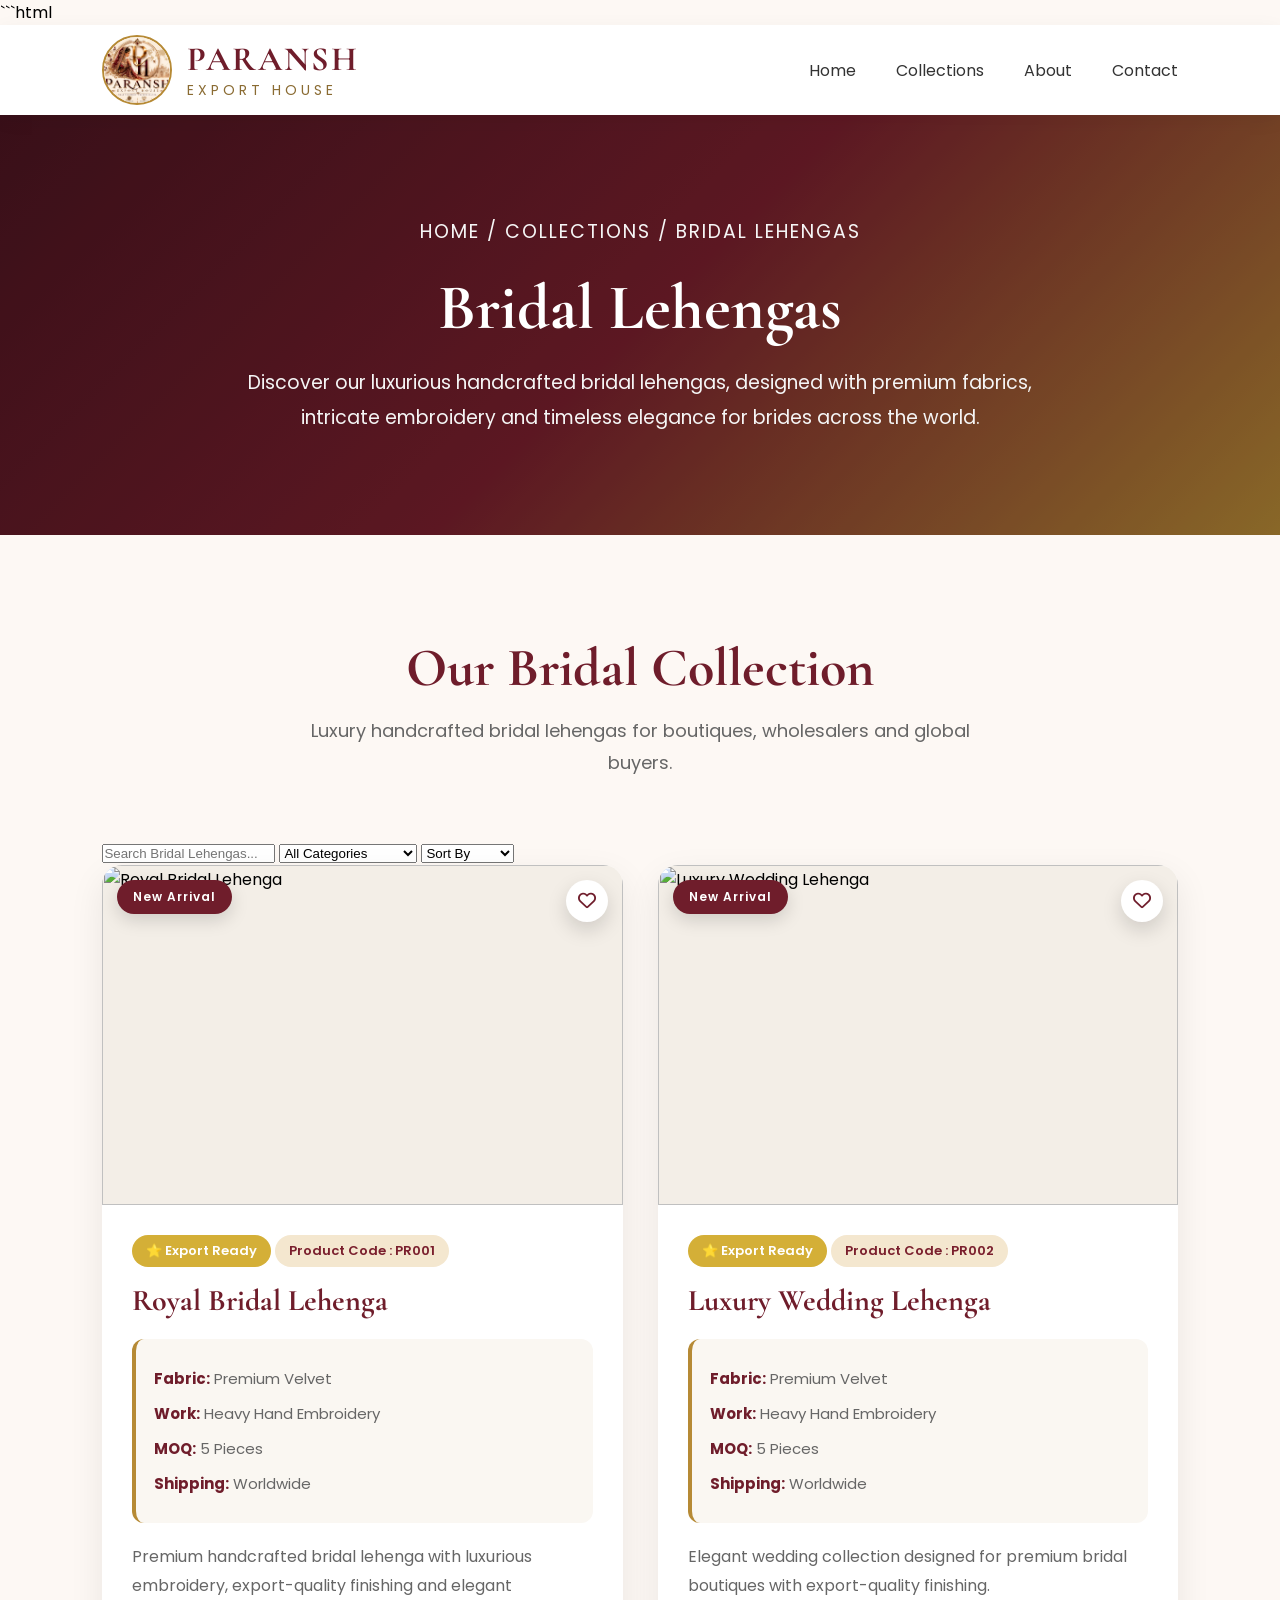
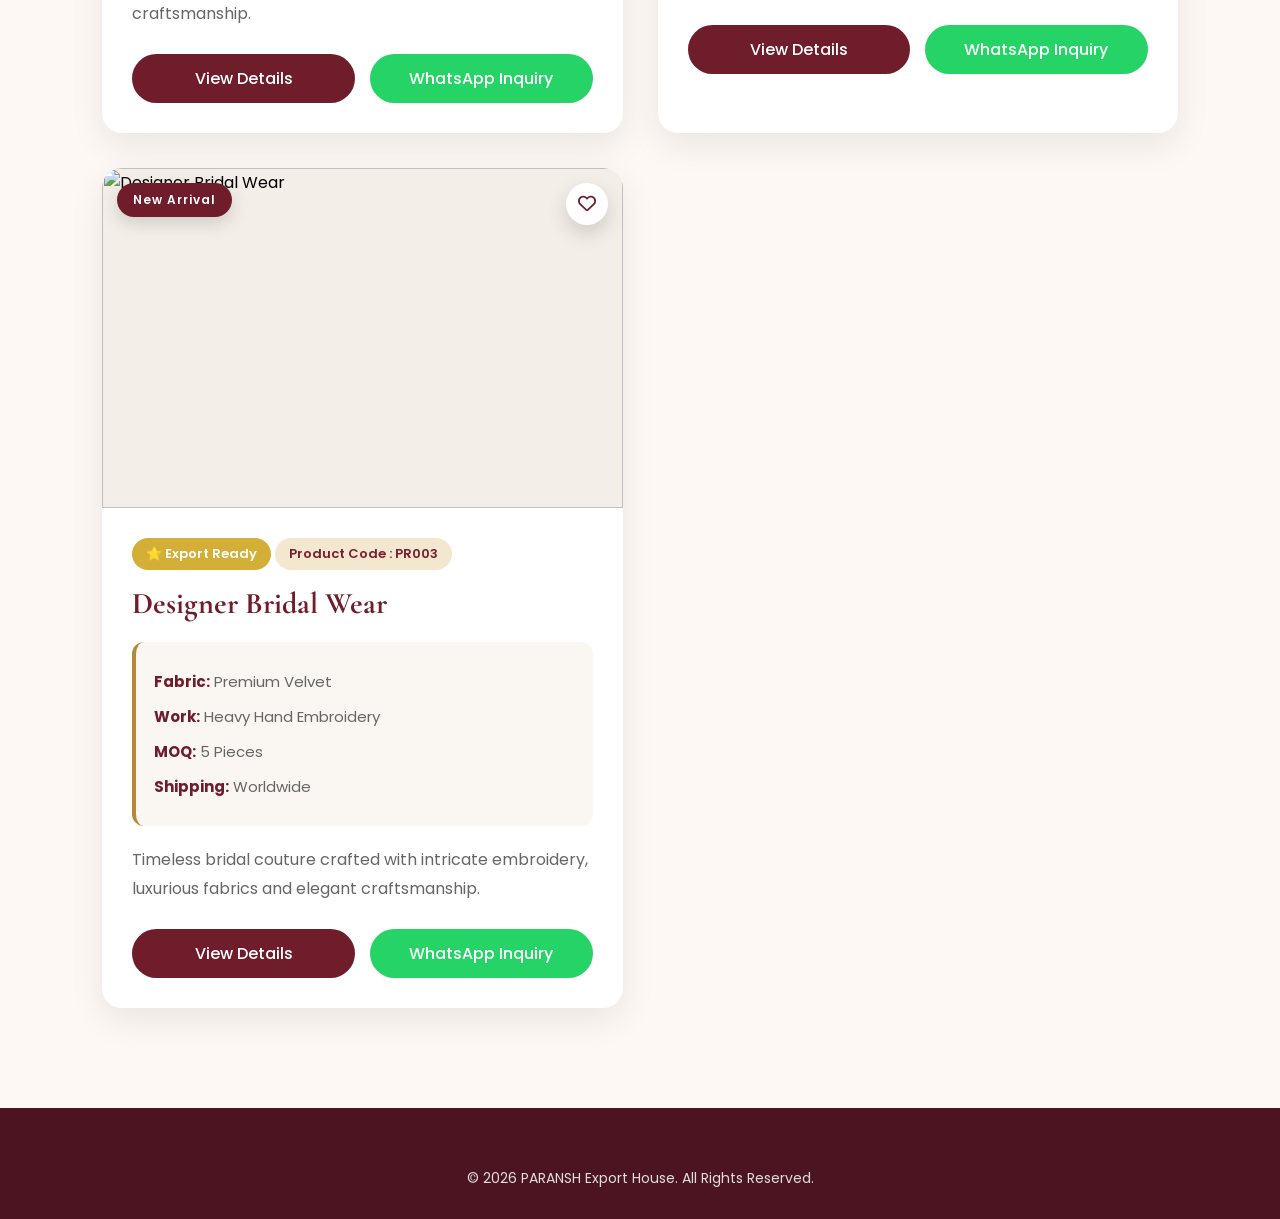
==== commit c7d3f6db: "Added premium product cards with badges, wishlist and quick view" ====
--- a/bridal-lehengas.html
+++ b/bridal-lehengas.html
@@ -134,8 +134,23 @@
 
                 <div class="product-image">
 
+                    <span class="product-badge">
+                        New Arrival
+                    </span>
+
+                    <span class="wishlist-icon">
+                        <i class="fa-regular fa-heart"></i>
+                    </span>
+
                     <img src="images/placeholder-product.jpg"
                         alt="Royal Bridal Lehenga">
+
+                    <div class="quick-view">
+
+                        <a href="product-details.html">
+                            Quick View
+                        </a>
+                    </div>
 
                 </div>
 
@@ -194,8 +209,23 @@
 
                 <div class="product-image">
 
+                    <span class="product-badge">
+                        New Arrival
+                    </span>
+
+                    <span class="wishlist-icon">
+                        <i class="fa-regular fa-heart"></i>
+                    </span>
+
                     <img src="images/placeholder-product.jpg"
                         alt="Luxury Wedding Lehenga">
+
+                    <div class="quick-view">
+
+                        <a href="product-details.html">
+                            Quick View
+                        </a>
+                    </div>
 
                 </div>
 
@@ -254,8 +284,23 @@
 
                 <div class="product-image">
 
+                    <span class="product-badge">
+                        New Arrival
+                    </span>
+
+                    <span class="wishlist-icon">
+                        <i class="fa-regular fa-heart"></i>
+                    </span>
+
                     <img src="images/placeholder-product.jpg"
                         alt="Designer Bridal Wear">
+                        
+                    <div class="quick-view">
+                        
+                        <a href="product-details.html">
+                            Quick View
+                        </a>
+                    </div>    
 
                 </div>
 
--- a/style.css
+++ b/style.css
@@ -1285,3 +1285,92 @@
     color:#666;
 }
 
+/* ===========================
+   PRODUCT BADGE
+=========================== */
+
+.product-image{
+    position:relative;
+    overflow:hidden;
+}
+
+.product-badge{
+    position:absolute;
+    top:15px;
+    left:15px;
+    background:#6f1d2b;
+    color:#fff;
+    padding:8px 16px;
+    border-radius:30px;
+    font-size:12px;
+    font-weight:600;
+    letter-spacing:1px;
+    z-index:2;
+    box-shadow:0 6px 18px rgba(0,0,0,.15);
+}
+
+/* ===========================
+   WISHLIST ICON
+=========================== */
+
+.wishlist-icon{
+    position:absolute;
+    top:15px;
+    right:15px;
+    width:42px;
+    height:42px;
+    background:#fff;
+    border-radius:50%;
+    display:flex;
+    justify-content:center;
+    align-items:center;
+    cursor:pointer;
+    box-shadow:0 8px 20px rgba(0,0,0,.15);
+    transition:.3s;
+    z-index:2;
+}
+
+.wishlist-icon i{
+    color:#6f1d2b;
+    font-size:18px;
+    transition:.3s;
+}
+
+.wishlist-icon:hover{
+    transform:scale(1.1);
+}
+
+.wishlist-icon:hover i{
+    color:#d62828;
+}
+
+/* ===========================
+   QUICK VIEW
+=========================== */
+
+.quick-view{
+    position:absolute;
+    left:0;
+    bottom:-60px;
+    width:100%;
+    text-align:center;
+    transition:.35s;
+}
+
+.quick-view a{
+    display:inline-block;
+    background:#6f1d2b;
+    color:#fff;
+    padding:12px 28px;
+    border-radius:30px;
+    text-decoration:none;
+    font-size:14px;
+    font-weight:600;
+}
+
+.product-card:hover .quick-view{
+    bottom:20px;
+}
+
+
+
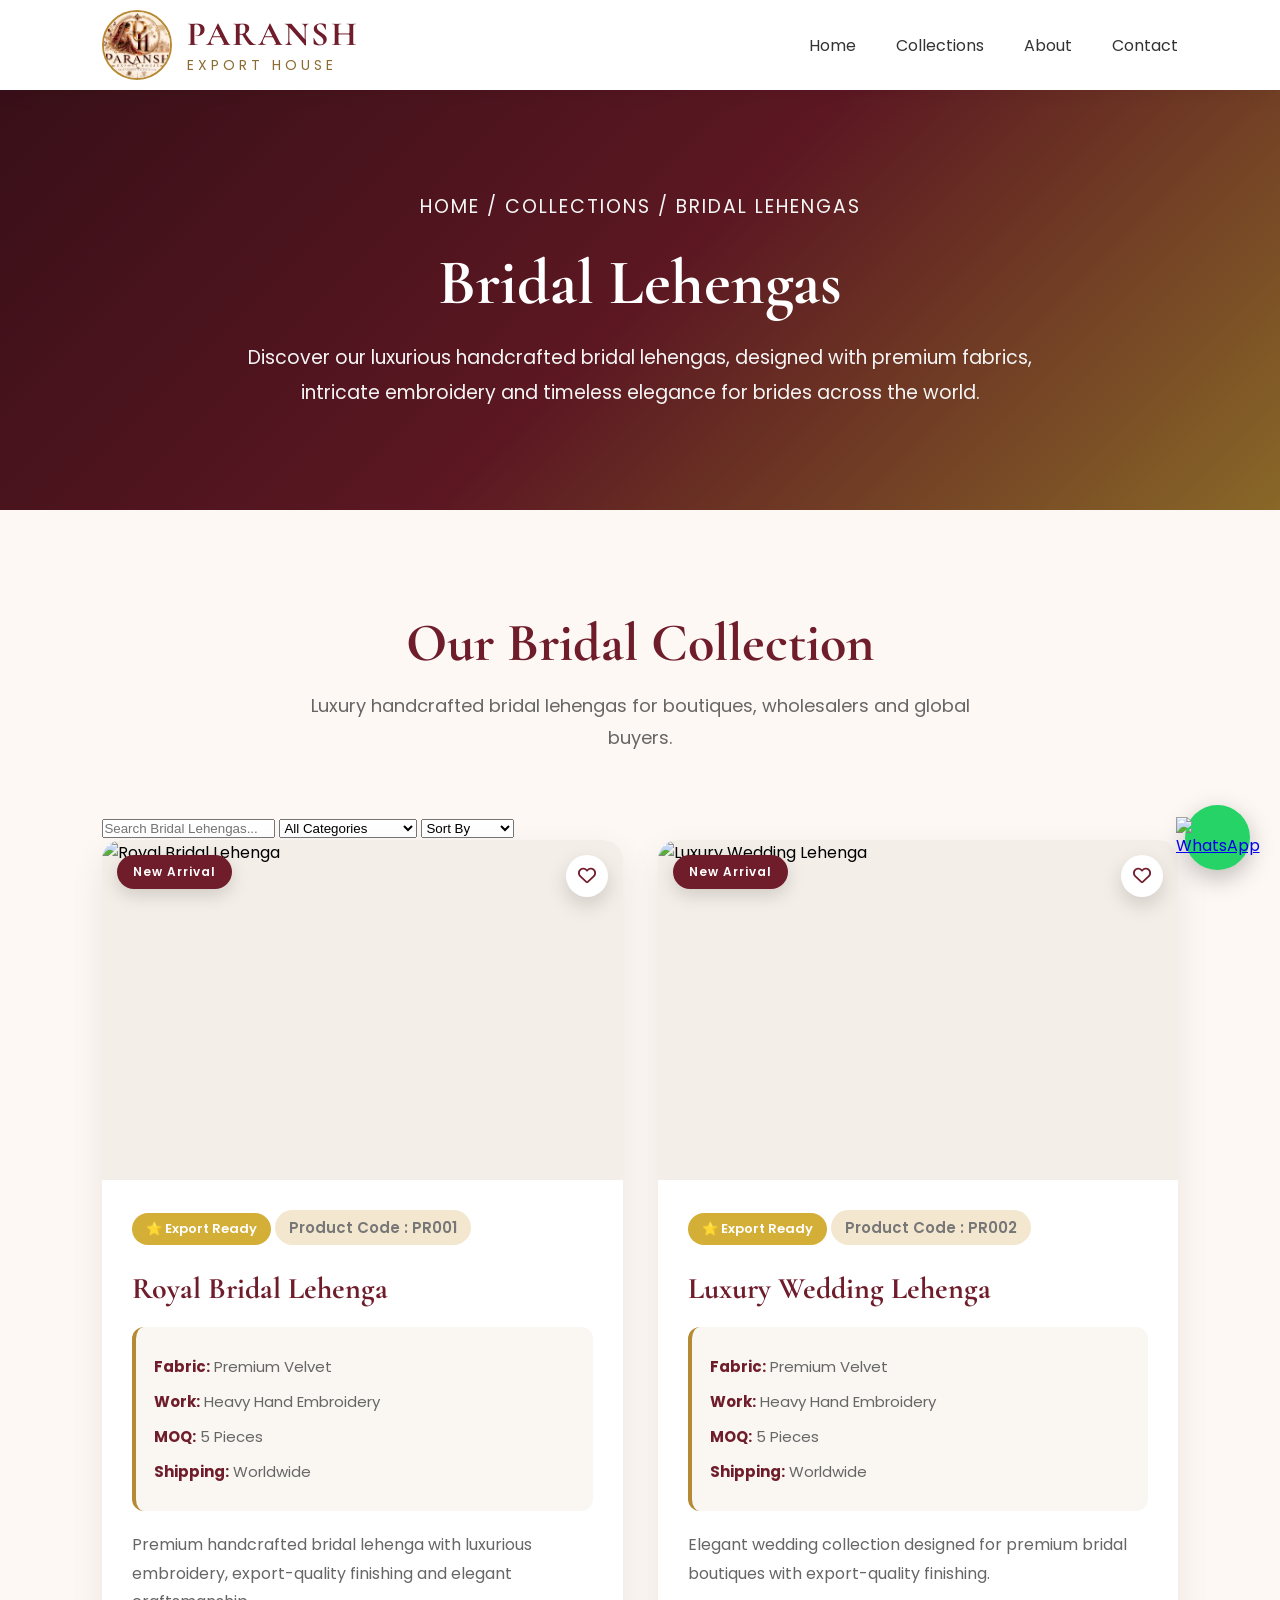
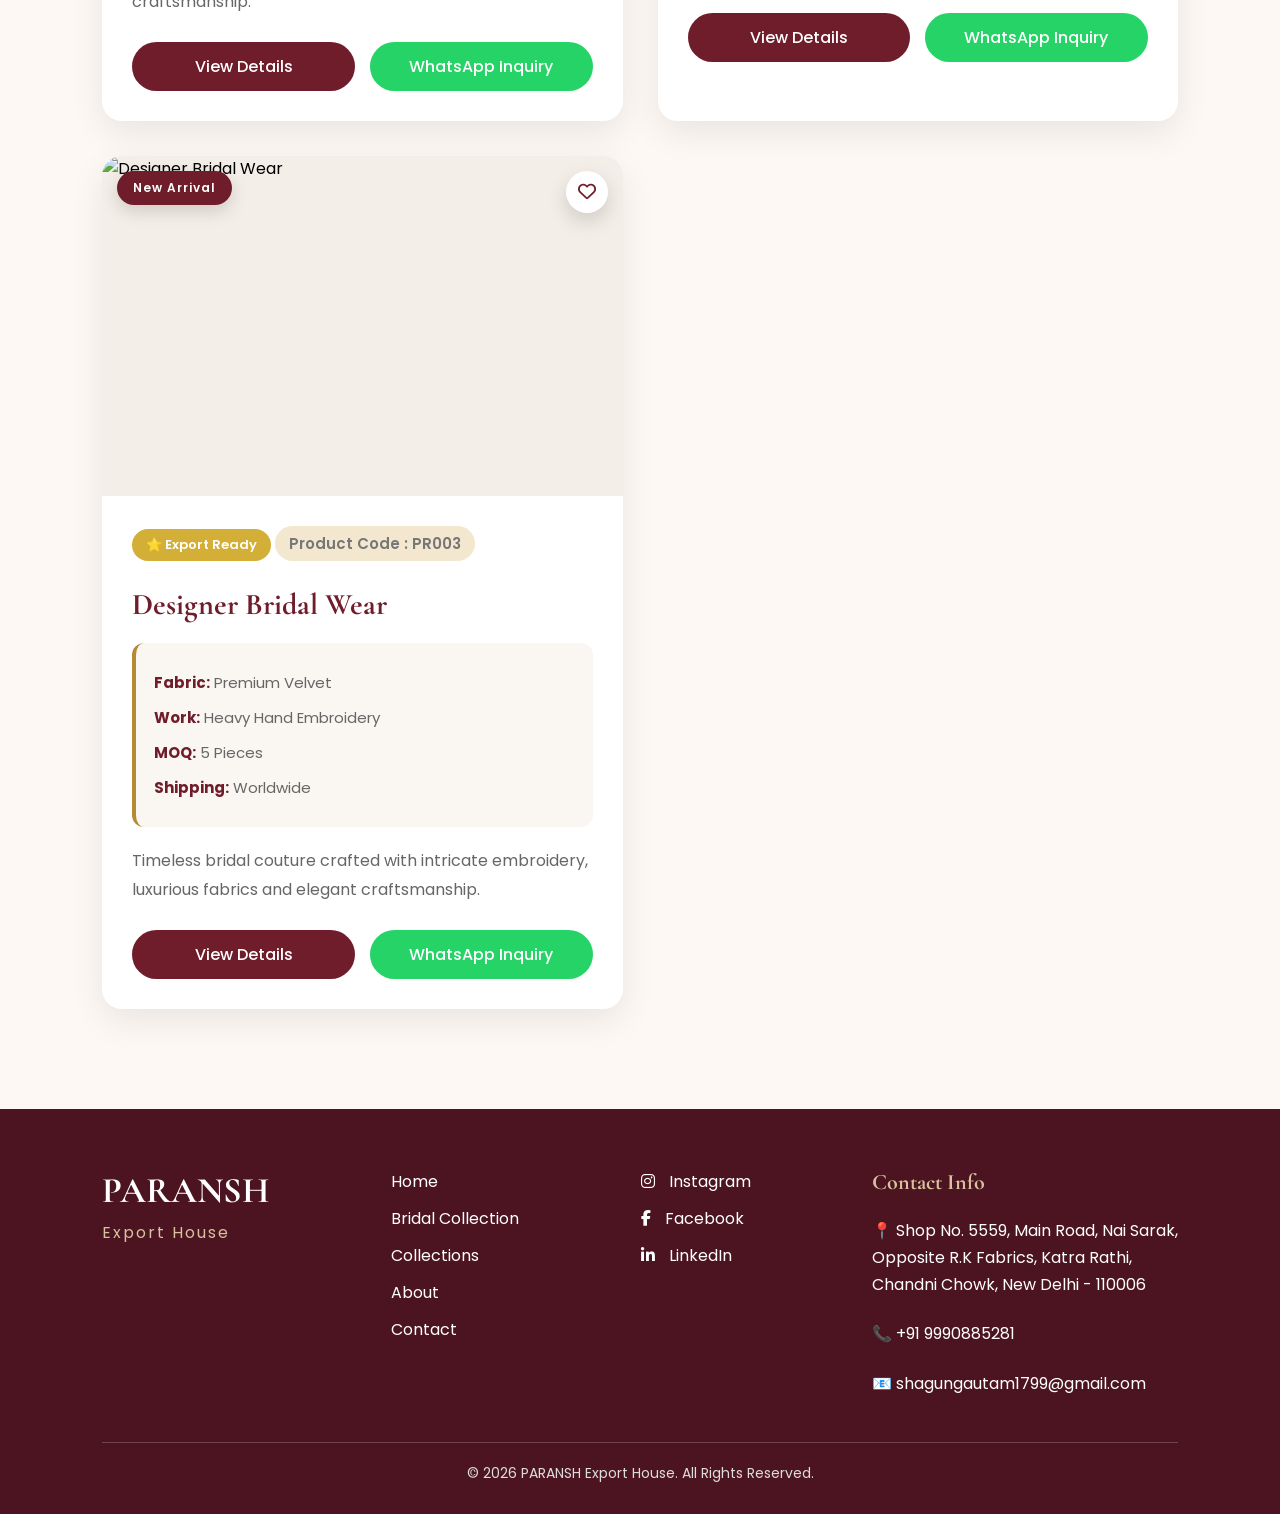
==== commit 2e5678eb: "Added floating WhatsApp button across all pages" ====
--- a/bridal-lehengas.html
+++ b/bridal-lehengas.html
@@ -1,4 +1,3 @@
-```html
 <!DOCTYPE html>
 <html lang="en-IN">
 
@@ -359,13 +358,64 @@
 
     <!-- ================= FOOTER ================= -->
 
-    <footer class="footer">
-
-        <p class="copyright">
-            © 2026 PARANSH Export House. All Rights Reserved.
-        </p>
-
-    </footer>
+<footer class="footer">
+
+    <div class="footer-content">
+
+        <div class="footer-logo">
+            <h2>PARANSH</h2>
+            <p>Export House</p>
+        </div>
+
+        <div class="footer-links">
+            <a href="#home">Home</a>
+            <a href="bridal-lehengas.html">Bridal Collection</a>
+            <a href="#collections">Collections</a>
+            <a href="#about">About</a>
+            <a href="#contact">Contact</a>
+        </div>
+
+        <div class="footer-social">
+            <a href="#"><i class="fab fa-instagram"></i> Instagram</a>
+            <a href="#"><i class="fab fa-facebook-f"></i> Facebook</a>
+            <a href="#"><i class="fab fa-linkedin-in"></i> LinkedIn</a>
+        </div>
+
+        <div class="footer-contact">
+            <h3>Contact Info</h3>
+
+            <p>
+                📍 Shop No. 5559, Main Road, Nai Sarak,<br>
+                Opposite R.K Fabrics, Katra Rathi,<br>
+                Chandni Chowk, New Delhi - 110006
+            </p>
+
+            <p>📞 <a href="tel:+919990885281">+91 9990885281</a></p>
+
+            <p>📧 <a href="mailto:shagungautam1799@gmail.com">shagungautam1799@gmail.com</a></p>
+        </div>
+
+    </div>
+
+    <hr>
+
+    <p class="copyright">
+        © 2026 PARANSH Export House. All Rights Reserved.
+    </p>
+
+</footer>
+
+<!-- ================= WHATSAPP ================= -->
+
+<a href="https://wa.me/919990885281"
+   class="whatsapp-float"
+   target="_blank"
+   aria-label="Contact PARANSH Export House on WhatsApp">
+
+    <img src="https://cdn.jsdelivr.net/gh/simple-icons/simple-icons/icons/whatsapp.svg"
+         alt="WhatsApp">
+
+</a>
 
 </body>
 
--- a/style.css
+++ b/style.css
@@ -636,12 +636,10 @@
 
 }
 
-.whatsapp-float img{
-
-    width:34px;
-    height:34px;
-
-    filter:brightness(0) invert(1);
+.whatsapp-float i{
+
+    font-size:34px;
+    color:#fff;
 
 }
 /* ===========================
@@ -1372,5 +1370,245 @@
     bottom:20px;
 }
 
-
-
+/* ===========================
+   PRODUCT DETAILS PAGE
+=========================== */
+
+.product-details{
+    padding:100px 8%;
+    background:#fdf8f4;
+}
+
+.product-container{
+    display:flex;
+    justify-content:space-between;
+    align-items:flex-start;
+    gap:60px;
+}
+
+.product-gallery{
+    width:50%;
+}
+
+.main-image{
+    background:#fff;
+    border-radius:20px;
+    overflow:hidden;
+    box-shadow:0 12px 35px rgba(0,0,0,.08);
+    margin-bottom:20px;
+}
+
+.main-image img{
+    width:100%;
+    display:block;
+    transition:.4s;
+}
+
+.main-image img:hover{
+    transform:scale(1.05);
+}
+
+.thumbnail-images{
+    display:flex;
+    gap:15px;
+}
+
+.thumbnail-images img{
+    width:100px;
+    height:120px;
+    object-fit:cover;
+    border-radius:12px;
+    cursor:pointer;
+    border:2px solid transparent;
+    transition:.3s;
+}
+
+.thumbnail-images img:hover{
+    border-color:#b68a35;
+}
+
+.product-details-info{
+    width:50%;
+}
+
+.product-details-info h2{
+    font-size:48px;
+    color:#6f1d2b;
+    font-family:'Cormorant Garamond',serif;
+    margin:20px 0;
+}
+
+.product-code{
+    color:#777;
+    font-size:15px;
+    margin-bottom:25px;
+}
+
+.product-spec-list{
+    background:#fff;
+    padding:25px;
+    border-radius:18px;
+    box-shadow:0 10px 30px rgba(0,0,0,.08);
+    margin-bottom:30px;
+}
+
+.product-spec-list p{
+    margin-bottom:14px;
+    color:#555;
+}
+
+.product-description{
+    color:#666;
+    line-height:1.9;
+    margin-bottom:35px;
+}
+
+.product-action-buttons{
+    display:flex;
+    gap:20px;
+    flex-wrap:wrap;
+}
+
+.product-action-buttons a{
+    flex:1;
+    text-align:center;
+}
+
+@media(max-width:991px){
+
+    .product-container{
+        flex-direction:column;
+    }
+
+    .product-gallery,
+    .product-details-info{
+        width:100%;
+    }
+
+    .product-details-info h2{
+        font-size:38px;
+    }
+
+    .thumbnail-images{
+        justify-content:center;
+        flex-wrap:wrap;
+    }
+
+}
+
+.image-placeholder{
+    width:100%;
+    height:500px;
+    display:flex;
+    justify-content:center;
+    align-items:center;
+    background:#f3eee7;
+    color:#7a1f2b;
+    font-size:24px;
+    font-weight:600;
+    border-radius:20px;
+    border:2px dashed #d8c3a5;
+}
+
+/* ===========================
+   PRODUCT HIGHLIGHTS
+=========================== */
+
+.product-highlights{
+    padding:100px 8%;
+    background:#fff;
+}
+
+.highlights-grid{
+    display:grid;
+    grid-template-columns:repeat(3,1fr);
+    gap:30px;
+}
+
+.highlight-card{
+    background:#fdf8f4;
+    padding:35px;
+    text-align:center;
+    border-radius:20px;
+    box-shadow:0 10px 30px rgba(0,0,0,.08);
+    transition:.35s;
+}
+
+.highlight-card:hover{
+    transform:translateY(-10px);
+    box-shadow:0 18px 40px rgba(0,0,0,.15);
+}
+
+.highlight-card i{
+    font-size:48px;
+    color:#b68a35;
+    margin-bottom:20px;
+}
+
+.highlight-card h3{
+    font-size:28px;
+    color:#6f1d2b;
+    margin-bottom:15px;
+    font-family:'Cormorant Garamond',serif;
+}
+
+.highlight-card p{
+    color:#666;
+    line-height:1.8;
+}
+
+@media(max-width:991px){
+
+    .highlights-grid{
+        grid-template-columns:repeat(2,1fr);
+    }
+
+}
+
+@media(max-width:768px){
+
+    .highlights-grid{
+        grid-template-columns:1fr;
+    }
+
+}
+
+/* ===========================
+   RELATED PRODUCTS
+=========================== */
+
+.related-products{
+    padding:100px 8%;
+    background:#fdf8f4;
+}
+
+.footer-contact{
+    display:flex;
+    flex-direction:column;
+    gap:12px;
+    max-width:320px;
+}
+
+.footer-contact h3{
+    margin-bottom:10px;
+    font-size:22px;
+    font-family:'Cormorant Garamond',serif;
+    color:#d8c29d;
+}
+
+.footer-contact p{
+    color:#fff;
+    line-height:1.7;
+}
+
+.footer-contact a{
+    color:#fff;
+    text-decoration:none;
+    transition:.3s;
+}
+
+.footer-contact a:hover{
+    color:#d8c29d;
+}
+
+
